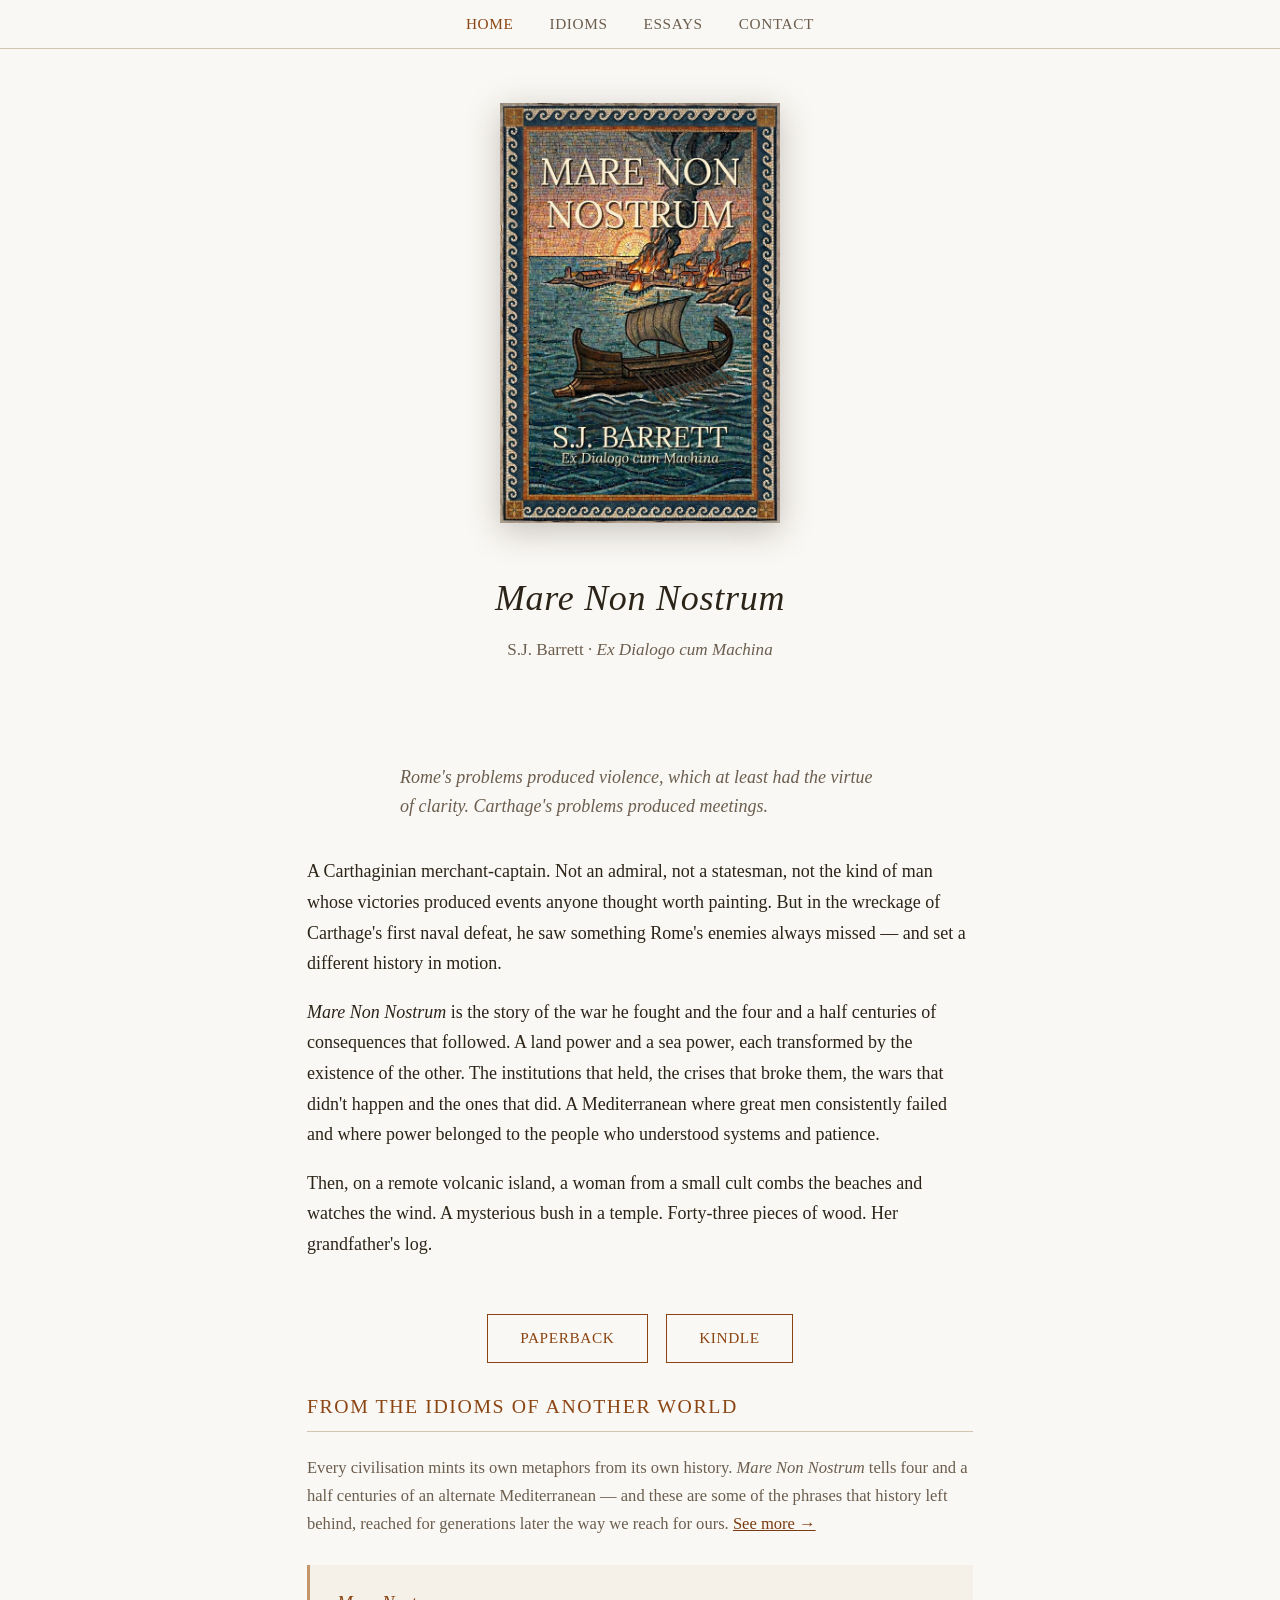
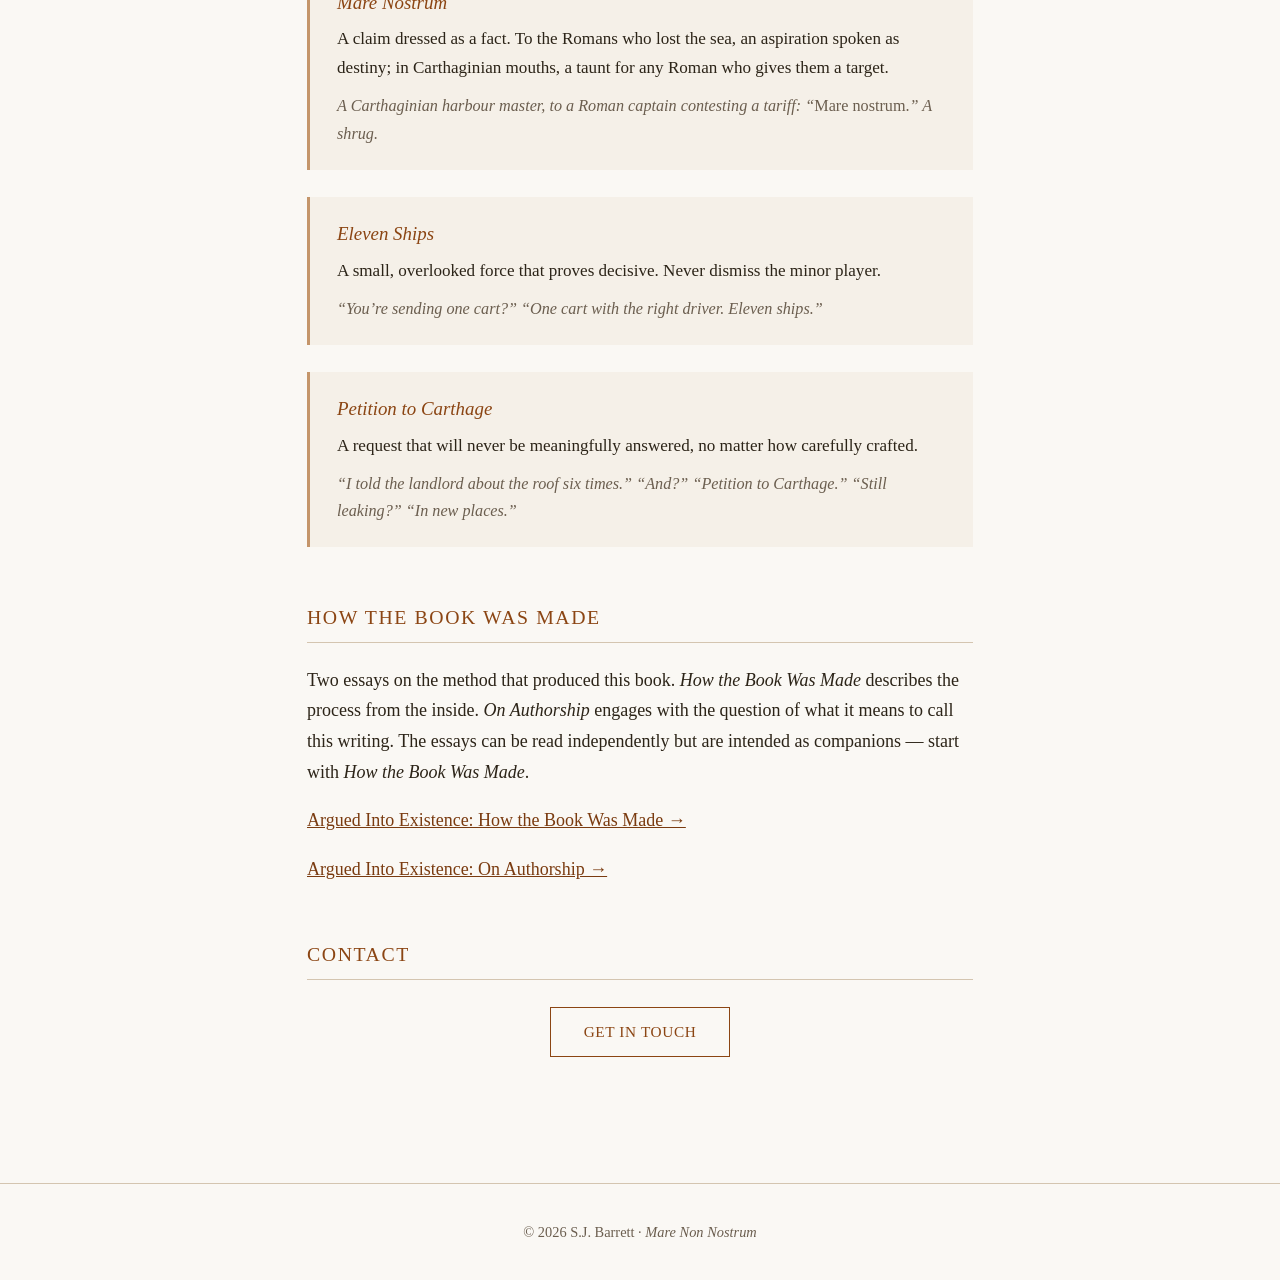
==== index.html @ 13c53294 "Enrich idioms: accordion lexicon of 16 (8 openable + 8 locked), register lines, home trio Idioms pag" ====
<!DOCTYPE html>
<html lang="en">
<head>
  <meta charset="utf-8">
  <meta name="viewport" content="width=device-width, initial-scale=1">
  <title>Mare Non Nostrum — An Alternate History of the Mediterranean</title>
  <meta name="description" content="What if Carthage won the First Punic War? 450 years of alternate Mediterranean history, where great men consistently failed and power belonged to the people who understood systems and patience.">
  <link rel="stylesheet" href="style.css">
</head>
<body>

<nav>
  <a href="index.html" class="active">Home</a>
  <a href="idioms.html">Idioms</a>
  <a href="essay.html">Essays</a>
  <a href="#contact">Contact</a>
</nav>

<div class="hero">
  <img src="images/cover.jpg" alt="Mare Non Nostrum book cover — a mosaic-framed illustration of ancient ships on the Mediterranean">
  <h1>Mare Non Nostrum</h1>
  <div class="subtitle">S.J. Barrett &middot; <em>Ex Dialogo cum Machina</em></div>
</div>

<div class="container">

  <div class="epigraph">
    <p>Rome's problems produced violence, which at least had the virtue of clarity. Carthage's problems produced meetings.</p>
  </div>

  <section>
    <p>A Carthaginian merchant-captain. Not an admiral, not a statesman, not the kind of man whose victories produced events anyone thought worth painting. But in the wreckage of Carthage's first naval defeat, he saw something Rome's enemies always missed &mdash; and set a different history in motion.</p>

    <p><em>Mare Non Nostrum</em> is the story of the war he fought and the four and a half centuries of consequences that followed. A land power and a sea power, each transformed by the existence of the other. The institutions that held, the crises that broke them, the wars that didn't happen and the ones that did. A Mediterranean where great men consistently failed and where power belonged to the people who understood systems and patience.</p>

    <p>Then, on a remote volcanic island, a woman from a small cult combs the beaches and watches the wind. A mysterious bush in a temple. Forty-three pieces of wood. Her grandfather's log.</p>
  </section>

  <div class="buy-links">
    <a href="https://www.amazon.com/dp/B0GWV3BZNH" target="_blank" rel="noopener">Paperback</a>
    <a href="https://www.amazon.com/dp/B0GWXQNXKJ" target="_blank" rel="noopener">Kindle</a>
  </div>

  <section>
    <h2>From the Idioms of Another World</h2>
    <p style="font-size: 0.92rem; color: var(--text-light); margin-bottom: 1.5rem;">Every civilisation mints its own metaphors from its own history. <em>Mare Non Nostrum</em> tells four and a half centuries of an alternate Mediterranean &mdash; and these are some of the phrases that history left behind, reached for generations later the way we reach for ours. <a href="idioms.html" style="color: var(--link);">See more &rarr;</a></p>

    <div class="idiom-card">
      <h3>Mare Nostrum</h3>
      <p class="meaning">A claim dressed as a fact. To the Romans who lost the sea, an aspiration spoken as destiny; in Carthaginian mouths, a taunt for any Roman who gives them a target.</p>
      <p class="usage">A Carthaginian harbour master, to a Roman captain contesting a tariff: &ldquo;<em>Mare nostrum.</em>&rdquo; A shrug.</p>
    </div>

    <div class="idiom-card">
      <h3>Eleven Ships</h3>
      <p class="meaning">A small, overlooked force that proves decisive. Never dismiss the minor player.</p>
      <p class="usage">&ldquo;You&rsquo;re sending one cart?&rdquo; &ldquo;One cart with the right driver. Eleven ships.&rdquo;</p>
    </div>

    <div class="idiom-card">
      <h3>Petition to Carthage</h3>
      <p class="meaning">A request that will never be meaningfully answered, no matter how carefully crafted.</p>
      <p class="usage">&ldquo;I told the landlord about the roof six times.&rdquo; &ldquo;And?&rdquo; &ldquo;Petition to Carthage.&rdquo; &ldquo;Still leaking?&rdquo; &ldquo;In new places.&rdquo;</p>
    </div>
  </section>

  <section>
    <h2>How the Book Was Made</h2>
    <p>Two essays on the method that produced this book. <em>How the Book Was Made</em> describes the process from the inside. <em>On Authorship</em> engages with the question of what it means to call this writing. The essays can be read independently but are intended as companions &mdash; start with <em>How the Book Was Made</em>.</p>
    <p><a href="essay.html" style="color: var(--link);">Argued Into Existence: How the Book Was Made &rarr;</a></p>
    <p><a href="essay-on-authorship.html" style="color: var(--link);">Argued Into Existence: On Authorship &rarr;</a></p>
  </section>

  <section id="contact">
    <h2>Contact</h2>
    <div class="buy-links">
      <a href="https://docs.google.com/forms/d/e/1FAIpQLSeI0-KS1JbU_BPkQP8j5sPearMvAFcyLqa2bCSVhsHIiPvLXA/viewform" target="_blank" rel="noopener">Get in Touch</a>
    </div>
  </section>

</div>

<footer>
  &copy; 2026 S.J. Barrett &middot; <em>Mare Non Nostrum</em>
</footer>

</body>
</html>
---- style.css ----
/* Mare Non Nostrum — site styles */

:root {
  --bg: #faf8f4;
  --text: #2c2418;
  --text-light: #6b5e4f;
  --accent: #8b4513;
  --accent-light: #c4956a;
  --border: #d4c5b0;
  --card-bg: #f5f0e8;
  --spoiler-bg: #e8e0d4;
  --link: #7a3b10;
  --link-hover: #a0522d;
  --max-width: 720px;
}

* { margin: 0; padding: 0; box-sizing: border-box; }

html { font-size: 18px; scroll-behavior: smooth; }

body {
  font-family: 'Georgia', 'Times New Roman', serif;
  background: var(--bg);
  color: var(--text);
  line-height: 1.7;
  -webkit-font-smoothing: antialiased;
}

/* ── Navigation ── */

nav {
  position: sticky;
  top: 0;
  z-index: 100;
  background: var(--bg);
  border-bottom: 1px solid var(--border);
  padding: 0.6rem 1.5rem;
  display: flex;
  justify-content: center;
  gap: 2rem;
  font-size: 0.85rem;
  letter-spacing: 0.04em;
  text-transform: uppercase;
}

nav a {
  color: var(--text-light);
  text-decoration: none;
  transition: color 0.2s;
}

nav a:hover, nav a.active {
  color: var(--accent);
}

/* ── Layout ── */

.container {
  max-width: var(--max-width);
  margin: 0 auto;
  padding: 2rem 1.5rem;
}

.container.wide {
  max-width: 880px;
}

/* ── Hero ── */

.hero {
  text-align: center;
  padding: 3rem 1.5rem 2rem;
}

.hero img {
  max-width: 280px;
  width: 100%;
  height: auto;
  box-shadow: 0 8px 32px rgba(44, 36, 24, 0.25);
  margin-bottom: 2rem;
}

.hero h1 {
  font-size: 2rem;
  font-weight: normal;
  font-style: italic;
  letter-spacing: 0.02em;
  margin-bottom: 0.3rem;
  color: var(--text);
}

.hero .subtitle {
  font-size: 0.95rem;
  color: var(--text-light);
  margin-bottom: 1.5rem;
}

.epigraph {
  font-style: italic;
  color: var(--text-light);
  max-width: 480px;
  margin: 0 auto 2rem;
  font-size: 1rem;
  line-height: 1.6;
}

/* ── Sections ── */

section {
  margin-bottom: 3rem;
}

section h2 {
  font-size: 1.1rem;
  font-weight: normal;
  text-transform: uppercase;
  letter-spacing: 0.08em;
  color: var(--accent);
  border-bottom: 1px solid var(--border);
  padding-bottom: 0.4rem;
  margin-bottom: 1.2rem;
}

section p {
  margin-bottom: 1rem;
}

/* ── Buy links ── */

.buy-links {
  display: flex;
  gap: 1rem;
  justify-content: center;
  flex-wrap: wrap;
  margin: 1.5rem 0;
}

.buy-links a, .buy-links span.coming-soon {
  display: inline-block;
  padding: 0.6rem 1.8rem;
  border: 1px solid var(--accent);
  color: var(--accent);
  text-decoration: none;
  font-size: 0.85rem;
  letter-spacing: 0.04em;
  text-transform: uppercase;
  transition: all 0.2s;
}

.buy-links a:hover {
  background: var(--accent);
  color: var(--bg);
}

.buy-links span.coming-soon {
  border-color: var(--border);
  color: var(--text-light);
  cursor: default;
}

/* ── Idiom cards ── */

.idiom-card {
  background: var(--card-bg);
  border-left: 3px solid var(--accent-light);
  padding: 1.2rem 1.5rem;
  margin-bottom: 1.5rem;
}

.idiom-card h3 {
  font-size: 1.05rem;
  font-weight: normal;
  font-style: italic;
  color: var(--accent);
  margin-bottom: 0.3rem;
}

.idiom-card .meaning {
  font-size: 0.95rem;
  margin-bottom: 0.6rem;
}

.idiom-card .usage {
  font-size: 0.9rem;
  color: var(--text-light);
  font-style: italic;
  margin-bottom: 0.7rem;
}

.idiom-card .usage:last-of-type {
  margin-bottom: 0;
}

.idiom-card .usage em {
  font-style: normal;
}


/* ── Idiom lexicon (accordion) ── */

details.idiom {
  background: var(--card-bg);
  border-left: 3px solid var(--accent-light);
  margin-bottom: 0.8rem;
}

details.idiom > summary {
  list-style: none;
  cursor: pointer;
  padding: 0.9rem 2.6rem 0.9rem 1.5rem;
  position: relative;
}

details.idiom > summary::-webkit-details-marker { display: none; }

details.idiom > summary::after {
  content: "+";
  position: absolute;
  right: 1.3rem;
  top: 0.75rem;
  color: var(--accent-light);
  font-size: 1.2rem;
  line-height: 1;
}

details.idiom[open] > summary::after { content: "\2013"; }

details.idiom > summary .idiom-name {
  font-style: italic;
  color: var(--accent);
  font-size: 1.05rem;
}

details.idiom > summary .idiom-gloss {
  display: block;
  margin-top: 0.15rem;
  font-size: 0.9rem;
  color: var(--text-light);
}

.idiom-body {
  padding: 0.2rem 1.5rem 1.2rem;
}

.idiom-body .meaning { font-size: 0.95rem; margin-bottom: 0.8rem; }

.idiom-body .register {
  font-size: 0.85rem;
  font-style: italic;
  color: var(--text-light);
  border-top: 1px solid var(--border);
  padding-top: 0.7rem;
  margin-bottom: 0.9rem;
}

.idiom-body .usage {
  font-size: 0.9rem;
  color: var(--text-light);
  font-style: italic;
  margin-bottom: 0.5rem;
}

.idiom-body .usage em { font-style: normal; }

.idiom-body .more {
  margin-top: 0.8rem;
  font-size: 0.78rem;
  font-style: italic;
  letter-spacing: 0.02em;
  color: var(--text-light);
}

/* the locked eight */
.locked-intro {
  font-size: 0.9rem;
  color: var(--text-light);
  margin: 2.2rem 0 1rem;
}

.idiom.locked {
  background: var(--card-bg);
  border-left: 3px solid var(--border);
  padding: 0.8rem 1.5rem;
  margin-bottom: 0.7rem;
  display: flex;
  align-items: center;
  gap: 0.8rem;
}

.idiom.locked .idiom-name {
  font-style: italic;
  color: var(--text-light);
  font-size: 1rem;
}

.idiom.locked::after {
  content: "in the book";
  margin-left: auto;
  font-size: 0.68rem;
  text-transform: uppercase;
  letter-spacing: 0.07em;
  color: var(--accent-light);
  white-space: nowrap;
}

/* ── Redacted text ── */

.redacted {
  filter: blur(4.5px);
  -webkit-filter: blur(4.5px);
  user-select: none;
  -webkit-user-select: none;
  pointer-events: none;
  opacity: 0.55;
  display: inline;
  transition: none;
}

/* ── See also links ── */

.see-also {
  font-size: 0.85rem;
  color: var(--text-light);
  margin-top: 0.4rem;
  font-style: italic;
}

/* ── Contact form ── */

.contact-form {
  max-width: 480px;
  margin: 0 auto;
}

.contact-form label {
  display: block;
  font-size: 0.85rem;
  text-transform: uppercase;
  letter-spacing: 0.04em;
  color: var(--text-light);
  margin-bottom: 0.3rem;
}

.contact-form input,
.contact-form textarea {
  width: 100%;
  padding: 0.6rem 0.8rem;
  border: 1px solid var(--border);
  background: #fff;
  font-family: inherit;
  font-size: 0.95rem;
  color: var(--text);
  margin-bottom: 1rem;
  outline: none;
  transition: border-color 0.2s;
}

.contact-form input:focus,
.contact-form textarea:focus {
  border-color: var(--accent-light);
}

.contact-form textarea {
  min-height: 120px;
  resize: vertical;
}

.contact-form button {
  padding: 0.6rem 2rem;
  border: 1px solid var(--accent);
  background: none;
  color: var(--accent);
  font-family: inherit;
  font-size: 0.85rem;
  letter-spacing: 0.04em;
  text-transform: uppercase;
  cursor: pointer;
  transition: all 0.2s;
}

.contact-form button:hover {
  background: var(--accent);
  color: var(--bg);
}

/* ── Essay page ── */

.essay-content {
  font-size: 1rem;
  line-height: 1.8;
}

.essay-content h1 {
  font-size: 1.6rem;
  font-weight: normal;
  font-style: italic;
  margin-bottom: 0.3rem;
}

.essay-content .essay-subtitle {
  font-size: 1.05rem;
  color: var(--text-light);
  font-style: italic;
  margin-bottom: 1.8rem;
}

.essay-content .companion-note {
  font-size: 0.9rem;
  color: var(--text-light);
  border-left: 3px solid var(--accent-light);
  padding: 0.6rem 1rem;
  margin-bottom: 2rem;
  background: var(--card-bg);
}

.essay-content .companion-note a {
  color: var(--link);
}

.essay-content h2 {
  font-size: 1rem;
  font-weight: bold;
  text-transform: none;
  letter-spacing: normal;
  color: var(--text);
  border-bottom: none;
  padding-bottom: 0;
  margin-top: 2rem;
  margin-bottom: 0.8rem;
}

.essay-content p {
  margin-bottom: 1.2rem;
}

.essay-content hr {
  border: none;
  border-top: 1px solid var(--border);
  margin: 2rem 0;
}

.essay-content blockquote {
  border-left: 3px solid var(--accent-light);
  padding-left: 1.2rem;
  color: var(--text-light);
  font-style: italic;
  margin: 1.2rem 0;
}

/* ── Placeholder ── */

.placeholder {
  text-align: center;
  padding: 4rem 1.5rem;
  color: var(--text-light);
  font-style: italic;
}

/* ── Footer ── */

footer {
  text-align: center;
  padding: 2rem 1.5rem;
  font-size: 0.8rem;
  color: var(--text-light);
  border-top: 1px solid var(--border);
  margin-top: 2rem;
}

footer a {
  color: var(--text-light);
  text-decoration: none;
}

footer a:hover {
  color: var(--accent);
}

/* ── Responsive ── */

@media (max-width: 600px) {
  html { font-size: 16px; }

  nav {
    gap: 1.2rem;
    font-size: 0.78rem;
    padding: 0.5rem 1rem;
  }

  .hero { padding: 2rem 1rem 1.5rem; }
  .hero img { max-width: 220px; }
  .hero h1 { font-size: 1.6rem; }

  .container { padding: 1.5rem 1rem; }

  .buy-links { flex-direction: column; align-items: center; }
}
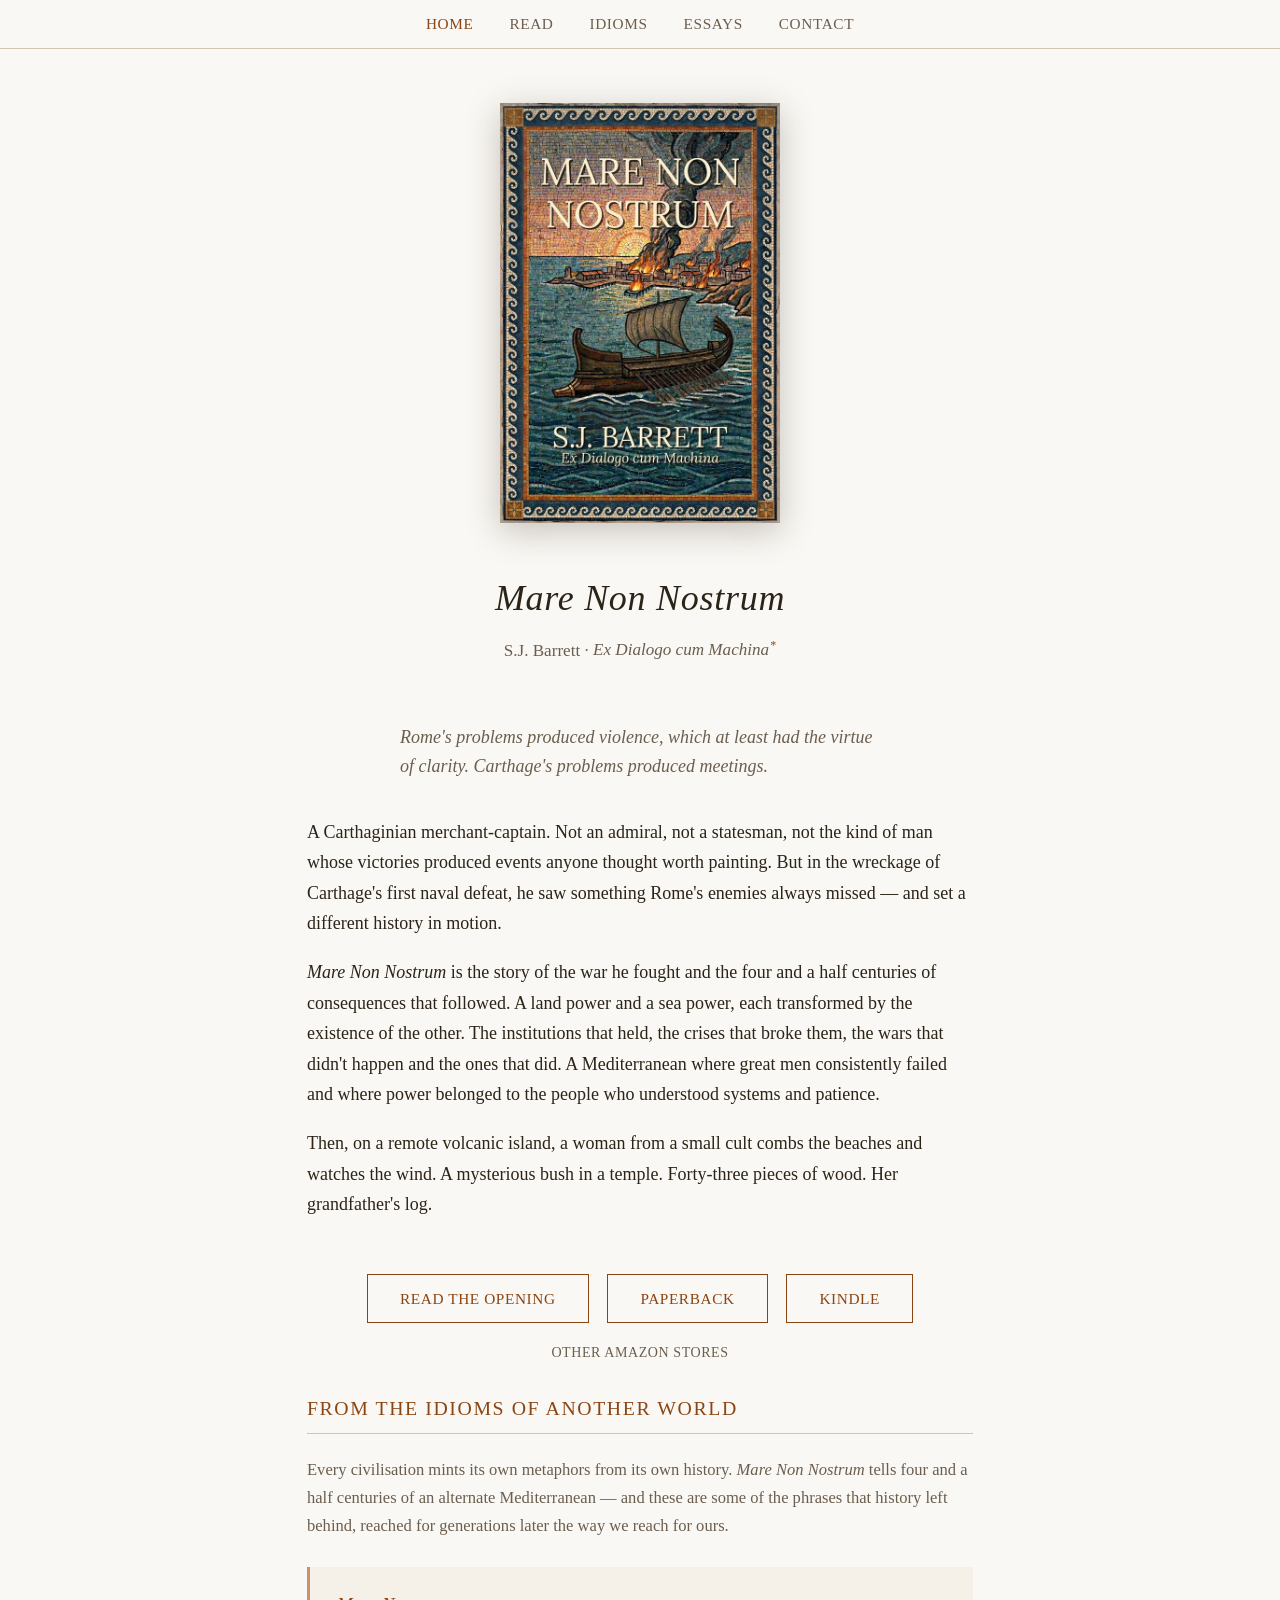
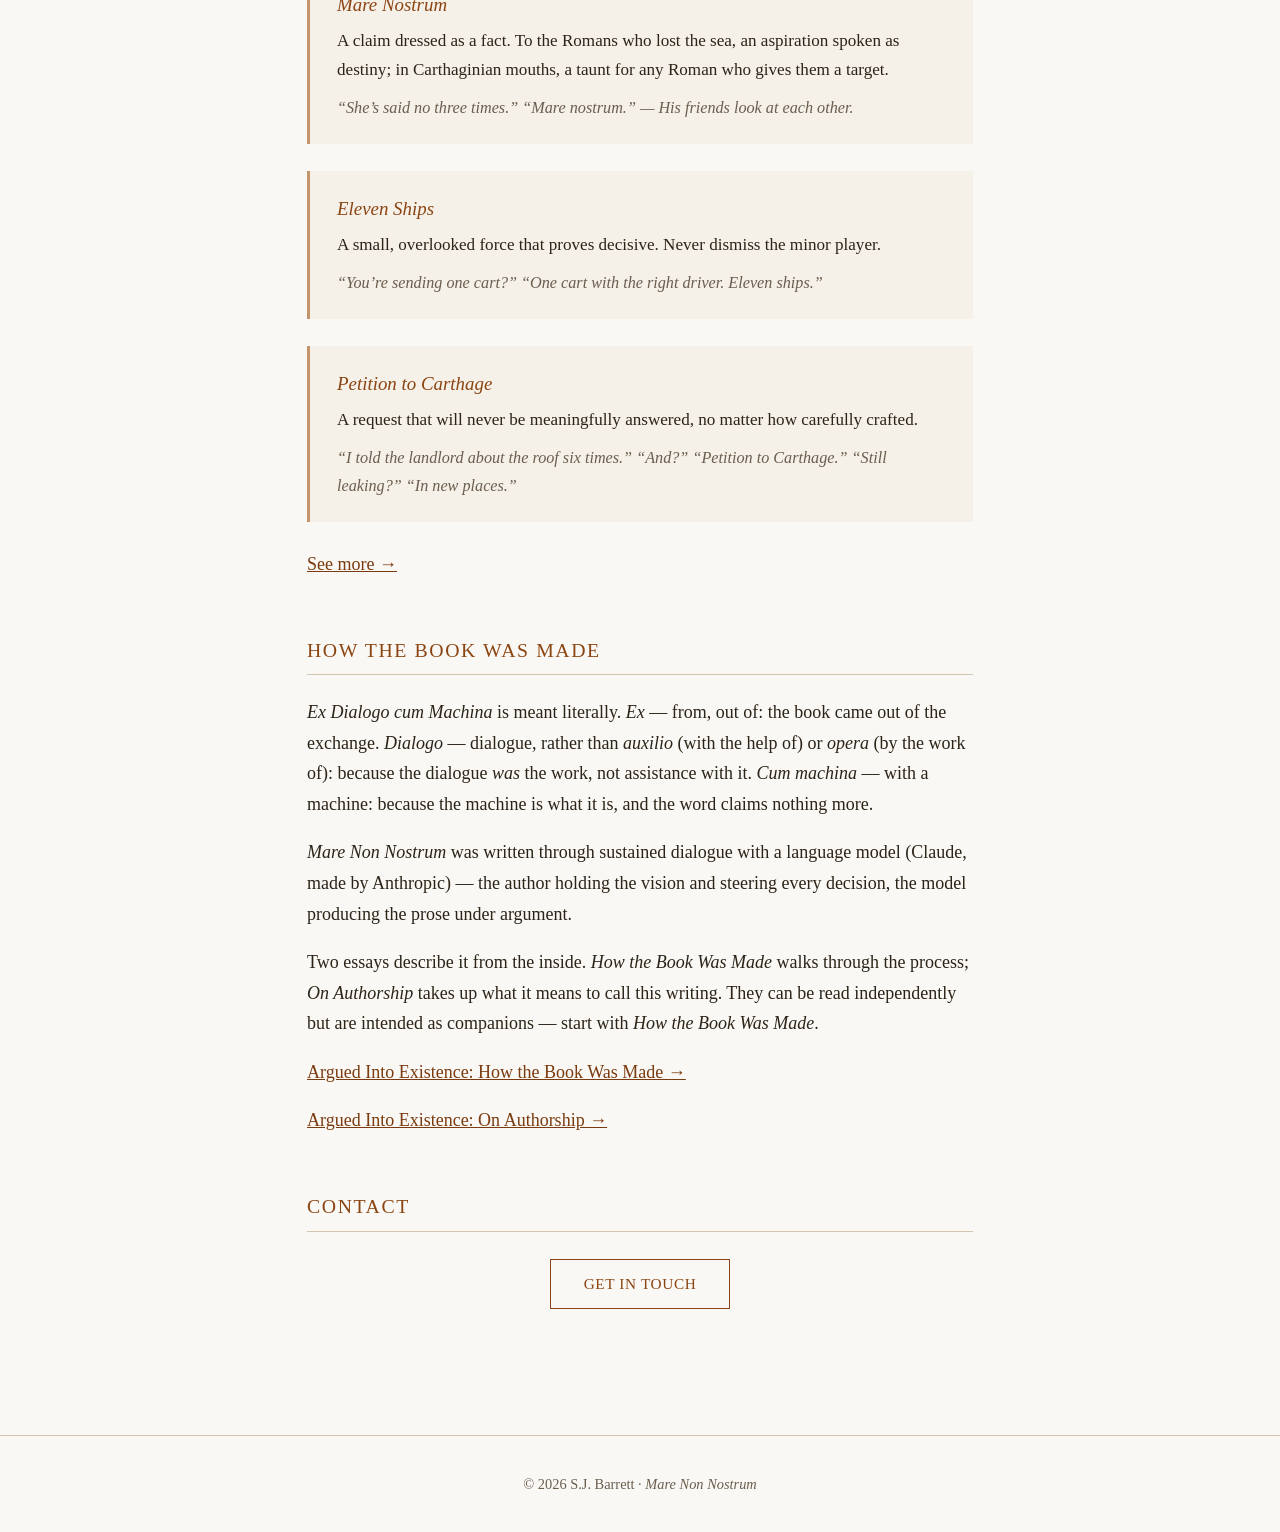
==== commit 01183870: "Homepage: Ex Dialogo attribution section, idiom teaser tweaks, Amazon multi-store links Make 'Ex Dia" ====
--- a/index.html
+++ b/index.html
@@ -11,6 +11,7 @@
 
 <nav>
   <a href="index.html" class="active">Home</a>
+  <a href="read.html">Read</a>
   <a href="idioms.html">Idioms</a>
   <a href="essay.html">Essays</a>
   <a href="#contact">Contact</a>
@@ -19,7 +20,7 @@
 <div class="hero">
   <img src="images/cover.jpg" alt="Mare Non Nostrum book cover — a mosaic-framed illustration of ancient ships on the Mediterranean">
   <h1>Mare Non Nostrum</h1>
-  <div class="subtitle">S.J. Barrett &middot; <em>Ex Dialogo cum Machina</em></div>
+  <div class="subtitle">S.J. Barrett &middot; <a href="#how-made" class="attribution-link"><em>Ex Dialogo cum Machina</em><sup>*</sup></a></div>
 </div>
 
 <div class="container">
@@ -37,18 +38,54 @@
   </section>
 
   <div class="buy-links">
-    <a href="https://www.amazon.com/dp/B0GWV3BZNH" target="_blank" rel="noopener">Paperback</a>
-    <a href="https://www.amazon.com/dp/B0GWXQNXKJ" target="_blank" rel="noopener">Kindle</a>
+    <a href="read.html">Read the Opening</a>
+    <a href="https://www.amazon.com/dp/B0GWV3BZNH" data-amz="pb" target="_blank" rel="noopener">Paperback</a>
+    <a href="https://www.amazon.com/dp/B0GWXQNXKJ" data-amz="kd" target="_blank" rel="noopener">Kindle</a>
   </div>
+
+  <details class="stores">
+    <summary>Other Amazon stores</summary>
+    <div class="store-grid">
+      <span class="store-label">Paperback</span>
+      <a href="https://www.amazon.com/dp/B0GWV3BZNH" target="_blank" rel="noopener">US</a>
+      <a href="https://www.amazon.co.uk/dp/B0GWV3BZNH" target="_blank" rel="noopener">UK</a>
+      <a href="https://www.amazon.de/dp/B0GWV3BZNH" target="_blank" rel="noopener">DE</a>
+      <a href="https://www.amazon.fr/dp/B0GWV3BZNH" target="_blank" rel="noopener">FR</a>
+      <a href="https://www.amazon.es/dp/B0GWV3BZNH" target="_blank" rel="noopener">ES</a>
+      <a href="https://www.amazon.it/dp/B0GWV3BZNH" target="_blank" rel="noopener">IT</a>
+      <a href="https://www.amazon.nl/dp/B0GWV3BZNH" target="_blank" rel="noopener">NL</a>
+      <a href="https://www.amazon.pl/dp/B0GWV3BZNH" target="_blank" rel="noopener">PL</a>
+      <a href="https://www.amazon.se/dp/B0GWV3BZNH" target="_blank" rel="noopener">SE</a>
+      <a href="https://www.amazon.com.be/dp/B0GWV3BZNH" target="_blank" rel="noopener">BE</a>
+      <a href="https://www.amazon.ie/dp/B0GWV3BZNH" target="_blank" rel="noopener">IE</a>
+      <a href="https://www.amazon.co.jp/dp/B0GWV3BZNH" target="_blank" rel="noopener">JP</a>
+      <a href="https://www.amazon.ca/dp/B0GWV3BZNH" target="_blank" rel="noopener">CA</a>
+      <a href="https://www.amazon.com.au/dp/B0GWV3BZNH" target="_blank" rel="noopener">AU</a>
+      <span class="store-label">Kindle</span>
+      <a href="https://www.amazon.com/dp/B0GWXQNXKJ" target="_blank" rel="noopener">US</a>
+      <a href="https://www.amazon.co.uk/dp/B0GWXQNXKJ" target="_blank" rel="noopener">UK</a>
+      <a href="https://www.amazon.de/dp/B0GWXQNXKJ" target="_blank" rel="noopener">DE</a>
+      <a href="https://www.amazon.fr/dp/B0GWXQNXKJ" target="_blank" rel="noopener">FR</a>
+      <a href="https://www.amazon.es/dp/B0GWXQNXKJ" target="_blank" rel="noopener">ES</a>
+      <a href="https://www.amazon.it/dp/B0GWXQNXKJ" target="_blank" rel="noopener">IT</a>
+      <a href="https://www.amazon.nl/dp/B0GWXQNXKJ" target="_blank" rel="noopener">NL</a>
+      <a href="https://www.amazon.co.jp/dp/B0GWXQNXKJ" target="_blank" rel="noopener">JP</a>
+      <a href="https://www.amazon.com.br/dp/B0GWXQNXKJ" target="_blank" rel="noopener">BR</a>
+      <a href="https://www.amazon.ca/dp/B0GWXQNXKJ" target="_blank" rel="noopener">CA</a>
+      <a href="https://www.amazon.com.mx/dp/B0GWXQNXKJ" target="_blank" rel="noopener">MX</a>
+      <a href="https://www.amazon.com.au/dp/B0GWXQNXKJ" target="_blank" rel="noopener">AU</a>
+      <a href="https://www.amazon.in/dp/B0GWXQNXKJ" target="_blank" rel="noopener">IN</a>
+    </div>
+  </details>
 
   <section>
     <h2>From the Idioms of Another World</h2>
-    <p style="font-size: 0.92rem; color: var(--text-light); margin-bottom: 1.5rem;">Every civilisation mints its own metaphors from its own history. <em>Mare Non Nostrum</em> tells four and a half centuries of an alternate Mediterranean &mdash; and these are some of the phrases that history left behind, reached for generations later the way we reach for ours. <a href="idioms.html" style="color: var(--link);">See more &rarr;</a></p>
+    <p style="font-size: 0.92rem; color: var(--text-light); margin-bottom: 1.5rem;">Every civilisation mints its own metaphors from its own history. <em>Mare Non Nostrum</em> tells four and a half centuries of an alternate Mediterranean &mdash; and these are some of the phrases that history left behind, reached for generations later the way we reach for ours.</p>
 
     <div class="idiom-card">
       <h3>Mare Nostrum</h3>
       <p class="meaning">A claim dressed as a fact. To the Romans who lost the sea, an aspiration spoken as destiny; in Carthaginian mouths, a taunt for any Roman who gives them a target.</p>
-      <p class="usage">A Carthaginian harbour master, to a Roman captain contesting a tariff: &ldquo;<em>Mare nostrum.</em>&rdquo; A shrug.</p>
+      <p class="usage">&ldquo;She&rsquo;s said no three times.&rdquo; &ldquo;Mare nostrum.&rdquo; &mdash; His friends look at each other.</p>
     </div>
 
     <div class="idiom-card">
@@ -62,11 +99,15 @@
       <p class="meaning">A request that will never be meaningfully answered, no matter how carefully crafted.</p>
       <p class="usage">&ldquo;I told the landlord about the roof six times.&rdquo; &ldquo;And?&rdquo; &ldquo;Petition to Carthage.&rdquo; &ldquo;Still leaking?&rdquo; &ldquo;In new places.&rdquo;</p>
     </div>
+
+    <p style="margin-top: 1.5rem;"><a href="idioms.html" style="color: var(--link);">See more &rarr;</a></p>
   </section>
 
-  <section>
+  <section id="how-made">
     <h2>How the Book Was Made</h2>
-    <p>Two essays on the method that produced this book. <em>How the Book Was Made</em> describes the process from the inside. <em>On Authorship</em> engages with the question of what it means to call this writing. The essays can be read independently but are intended as companions &mdash; start with <em>How the Book Was Made</em>.</p>
+    <p><em>Ex Dialogo cum Machina</em> is meant literally. <em>Ex</em> &mdash; from, out of: the book came out of the exchange. <em>Dialogo</em> &mdash; dialogue, rather than <em>auxilio</em> (with the help of) or <em>opera</em> (by the work of): because the dialogue <em>was</em> the work, not assistance with it. <em>Cum machina</em> &mdash; with a machine: because the machine is what it is, and the word claims nothing more.</p>
+    <p><em>Mare Non Nostrum</em> was written through sustained dialogue with a language model (Claude, made by Anthropic) &mdash; the author holding the vision and steering every decision, the model producing the prose under argument.</p>
+    <p>Two essays describe it from the inside. <em>How the Book Was Made</em> walks through the process; <em>On Authorship</em> takes up what it means to call this writing. They can be read independently but are intended as companions &mdash; start with <em>How the Book Was Made</em>.</p>
     <p><a href="essay.html" style="color: var(--link);">Argued Into Existence: How the Book Was Made &rarr;</a></p>
     <p><a href="essay-on-authorship.html" style="color: var(--link);">Argued Into Existence: On Authorship &rarr;</a></p>
   </section>
@@ -84,5 +125,7 @@
   &copy; 2026 S.J. Barrett &middot; <em>Mare Non Nostrum</em>
 </footer>
 
+<script src="amazon.js" defer></script>
+
 </body>
 </html>
--- a/style.css
+++ b/style.css
@@ -16,7 +16,7 @@
 
 * { margin: 0; padding: 0; box-sizing: border-box; }
 
-html { font-size: 18px; scroll-behavior: smooth; }
+html { font-size: 18px; scroll-behavior: smooth; scroll-padding-top: 4rem; }
 
 body {
   font-family: 'Georgia', 'Times New Roman', serif;
@@ -69,7 +69,7 @@
 
 .hero {
   text-align: center;
-  padding: 3rem 1.5rem 2rem;
+  padding: 3rem 1.5rem 0.75rem;
 }
 
 .hero img {
@@ -92,7 +92,21 @@
 .hero .subtitle {
   font-size: 0.95rem;
   color: var(--text-light);
-  margin-bottom: 1.5rem;
+  margin-bottom: 0.5rem;
+}
+
+.hero .subtitle a.attribution-link {
+  color: inherit;
+  text-decoration: none;
+  transition: color 0.2s;
+}
+
+.hero .subtitle a.attribution-link:hover { color: var(--accent); }
+
+.hero .subtitle a.attribution-link sup {
+  color: var(--accent);
+  font-size: 0.7em;
+  margin-left: 0.1em;
 }
 
 .epigraph {
@@ -476,6 +490,132 @@
   color: var(--accent);
 }
 
+/* ── Amazon store picker ── */
+
+.stores {
+  max-width: 520px;
+  margin: -0.5rem auto 1.5rem;
+  text-align: center;
+}
+
+.stores > summary {
+  list-style: none;
+  cursor: pointer;
+  font-size: 0.78rem;
+  letter-spacing: 0.04em;
+  text-transform: uppercase;
+  color: var(--text-light);
+}
+.stores > summary::-webkit-details-marker { display: none; }
+.stores > summary:hover { color: var(--accent); }
+
+.store-grid { margin-top: 0.9rem; }
+
+.store-grid .store-label {
+  display: block;
+  margin: 0.7rem 0 0.3rem;
+  font-size: 0.72rem;
+  letter-spacing: 0.06em;
+  text-transform: uppercase;
+  color: var(--accent);
+}
+
+.store-grid a {
+  display: inline-block;
+  margin: 0.15rem 0.55rem;
+  font-size: 0.85rem;
+  color: var(--link);
+  text-decoration: none;
+}
+.store-grid a:hover { color: var(--accent); }
+
+/* ── Read page ── */
+
+.subnav {
+  position: sticky;
+  top: 2.6rem;
+  z-index: 90;
+  background: var(--bg);
+  border-bottom: 1px solid var(--border);
+  display: flex;
+  justify-content: center;
+  gap: 1.6rem;
+  padding: 0.45rem 1rem;
+  font-size: 0.78rem;
+  letter-spacing: 0.04em;
+  text-transform: uppercase;
+}
+
+.subnav a { color: var(--text-light); text-decoration: none; transition: color 0.2s; }
+.subnav a:hover, .subnav a.active { color: var(--accent); }
+
+.reading { font-size: 1.02rem; line-height: 1.8; }
+
+.reading .chapter { margin-bottom: 3.5rem; scroll-margin-top: 1.5rem; }
+
+.reading .chapter > h2 {
+  font-size: 1.3rem;
+  font-weight: normal;
+  font-style: italic;
+  color: var(--text);
+  border-bottom: none;
+  text-transform: none;
+  letter-spacing: normal;
+  margin-bottom: 1.5rem;
+}
+
+.reading p { margin-bottom: 1.1rem; text-align: justify; }
+
+.reading hr { border: none; text-align: center; margin: 2rem 0; }
+.reading hr::after {
+  content: "* * *";
+  color: var(--text-light);
+  letter-spacing: 0.6em;
+  font-size: 0.9rem;
+}
+
+.reading .later-voices {
+  border-left: 3px solid var(--accent-light);
+  background: var(--card-bg);
+  padding: 1rem 1.5rem 1.2rem;
+  margin: 2.2rem 0;
+  font-size: 0.95rem;
+}
+.reading .later-voices::before {
+  content: "Later voices";
+  display: block;
+  font-style: italic;
+  color: var(--accent);
+  font-size: 0.85rem;
+  margin-bottom: 0.6rem;
+}
+.reading .later-voices p { text-align: left; }
+.reading .later-voices blockquote {
+  border-left: none;
+  margin: 0.3rem 0 0.6rem 1.2rem;
+  color: var(--text-light);
+}
+
+.reading sup.fn a { text-decoration: none; color: var(--accent); font-size: 0.75em; }
+
+.reading .footnotes {
+  margin-top: 2.5rem;
+  padding-top: 0.5rem;
+  border-top: 1px solid var(--border);
+  font-size: 0.85rem;
+  color: var(--text-light);
+}
+.reading .footnotes ol { margin: 0; padding-left: 1.4rem; }
+.reading .footnotes li { margin-bottom: 0.6rem; text-align: left; }
+.reading .fn-back { text-decoration: none; color: var(--accent); margin-left: 0.3rem; }
+
+.reading .continues {
+  font-style: italic;
+  color: var(--text-light);
+  text-align: center;
+  margin-top: 2rem;
+}
+
 /* ── Responsive ── */
 
 @media (max-width: 600px) {
@@ -494,4 +634,7 @@
   .container { padding: 1.5rem 1rem; }
 
   .buy-links { flex-direction: column; align-items: center; }
-}
+
+  .subnav { top: 2.3rem; gap: 1rem; font-size: 0.72rem; }
+  .reading { font-size: 1rem; }
+}
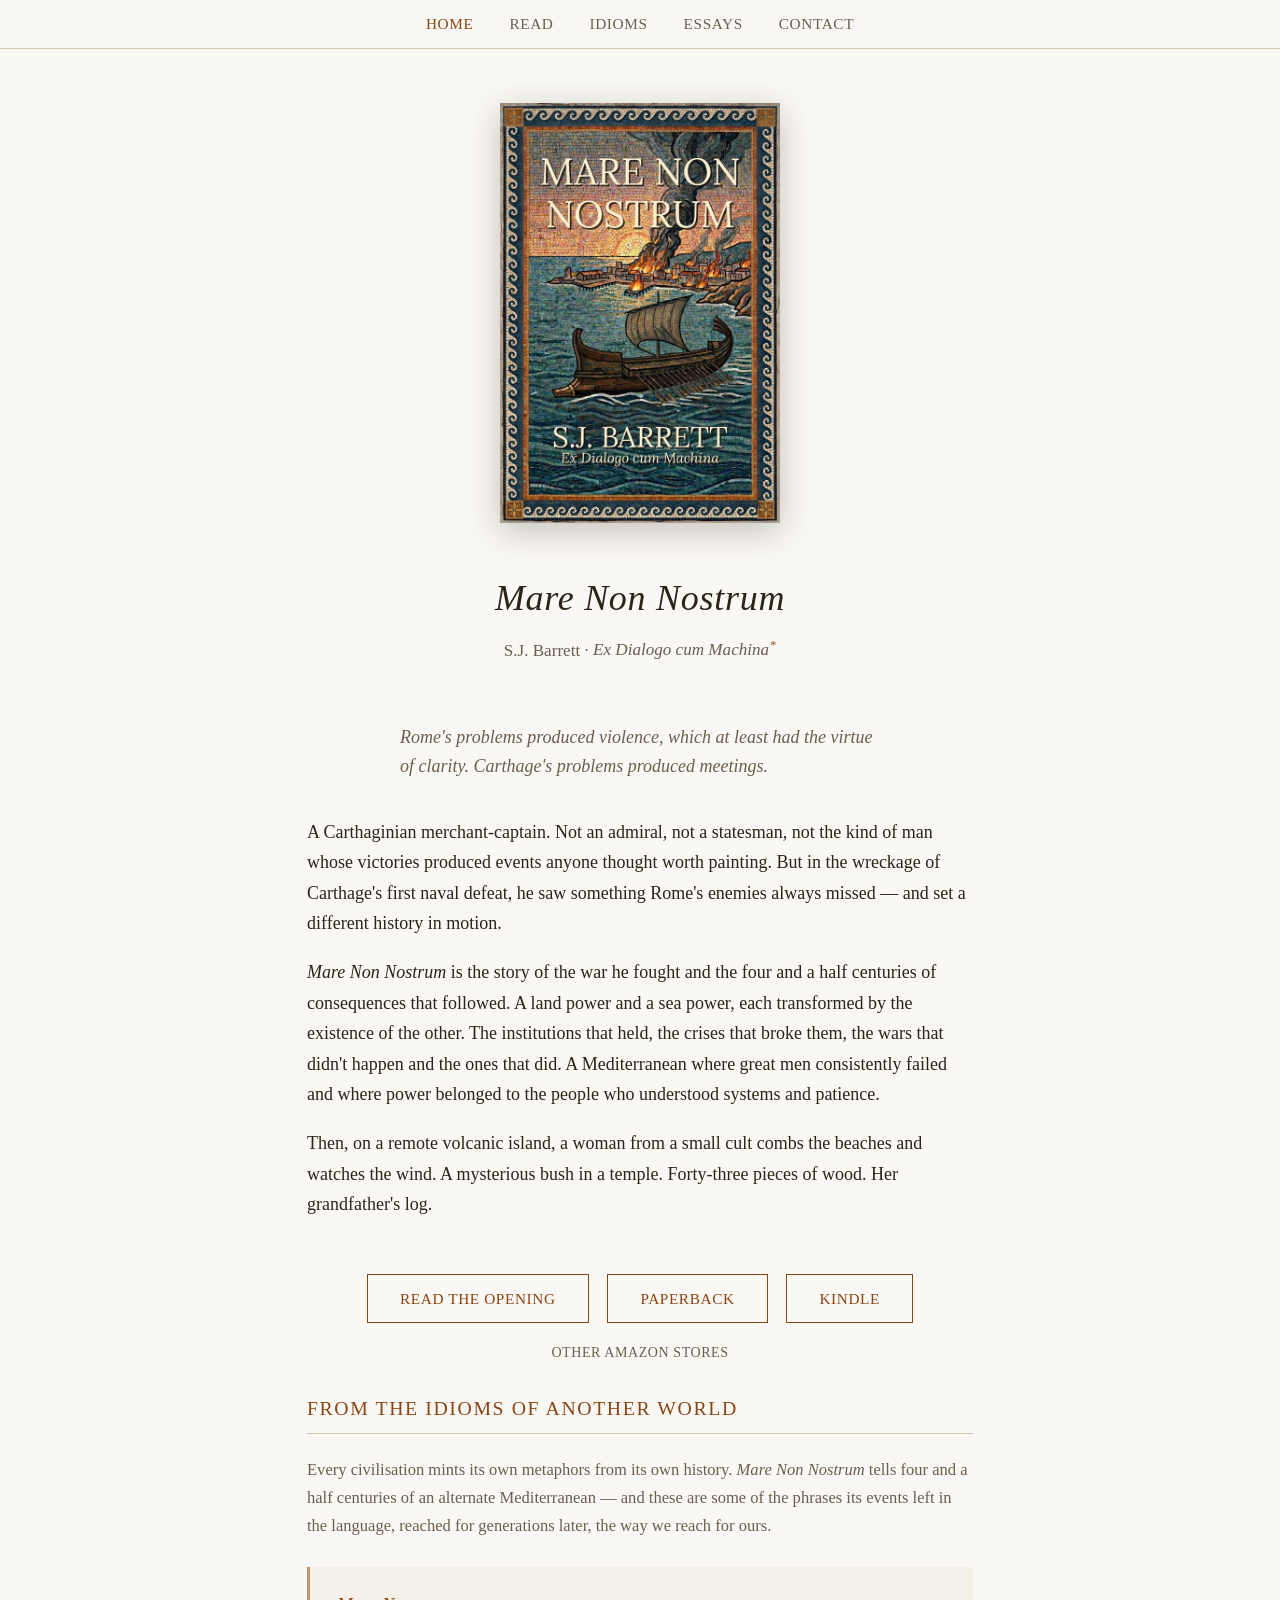
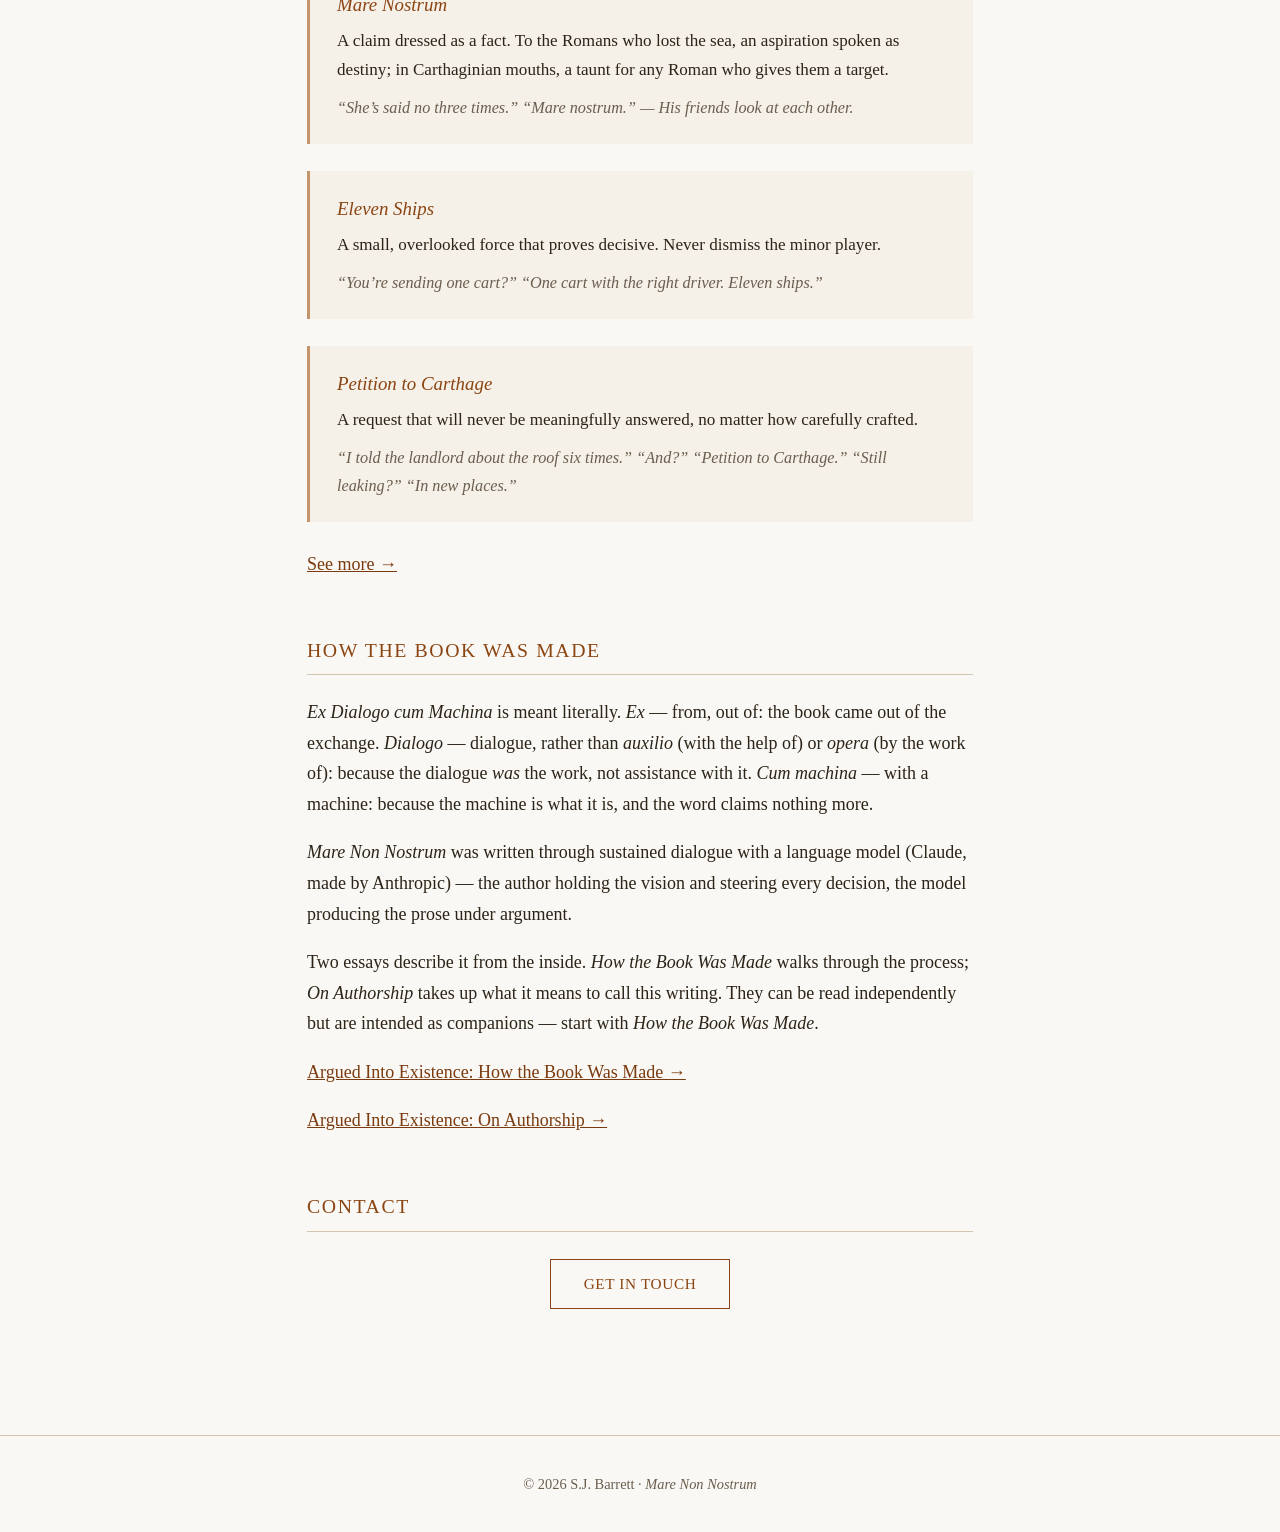
==== commit be3ca789: "Home idioms: tighten opening wording Co-Authored-By: Claude Opus 4.8 (1M context) <noreply@anthropic" ====
--- a/index.html
+++ b/index.html
@@ -80,7 +80,7 @@
 
   <section>
     <h2>From the Idioms of Another World</h2>
-    <p style="font-size: 0.92rem; color: var(--text-light); margin-bottom: 1.5rem;">Every civilisation mints its own metaphors from its own history. <em>Mare Non Nostrum</em> tells four and a half centuries of an alternate Mediterranean &mdash; and these are some of the phrases that history left behind, reached for generations later the way we reach for ours.</p>
+    <p style="font-size: 0.92rem; color: var(--text-light); margin-bottom: 1.5rem;">Every civilisation mints its own metaphors from its own history. <em>Mare Non Nostrum</em> tells four and a half centuries of an alternate Mediterranean &mdash; and these are some of the phrases its events left in the language, reached for generations later, the way we reach for ours.</p>
 
     <div class="idiom-card">
       <h3>Mare Nostrum</h3>
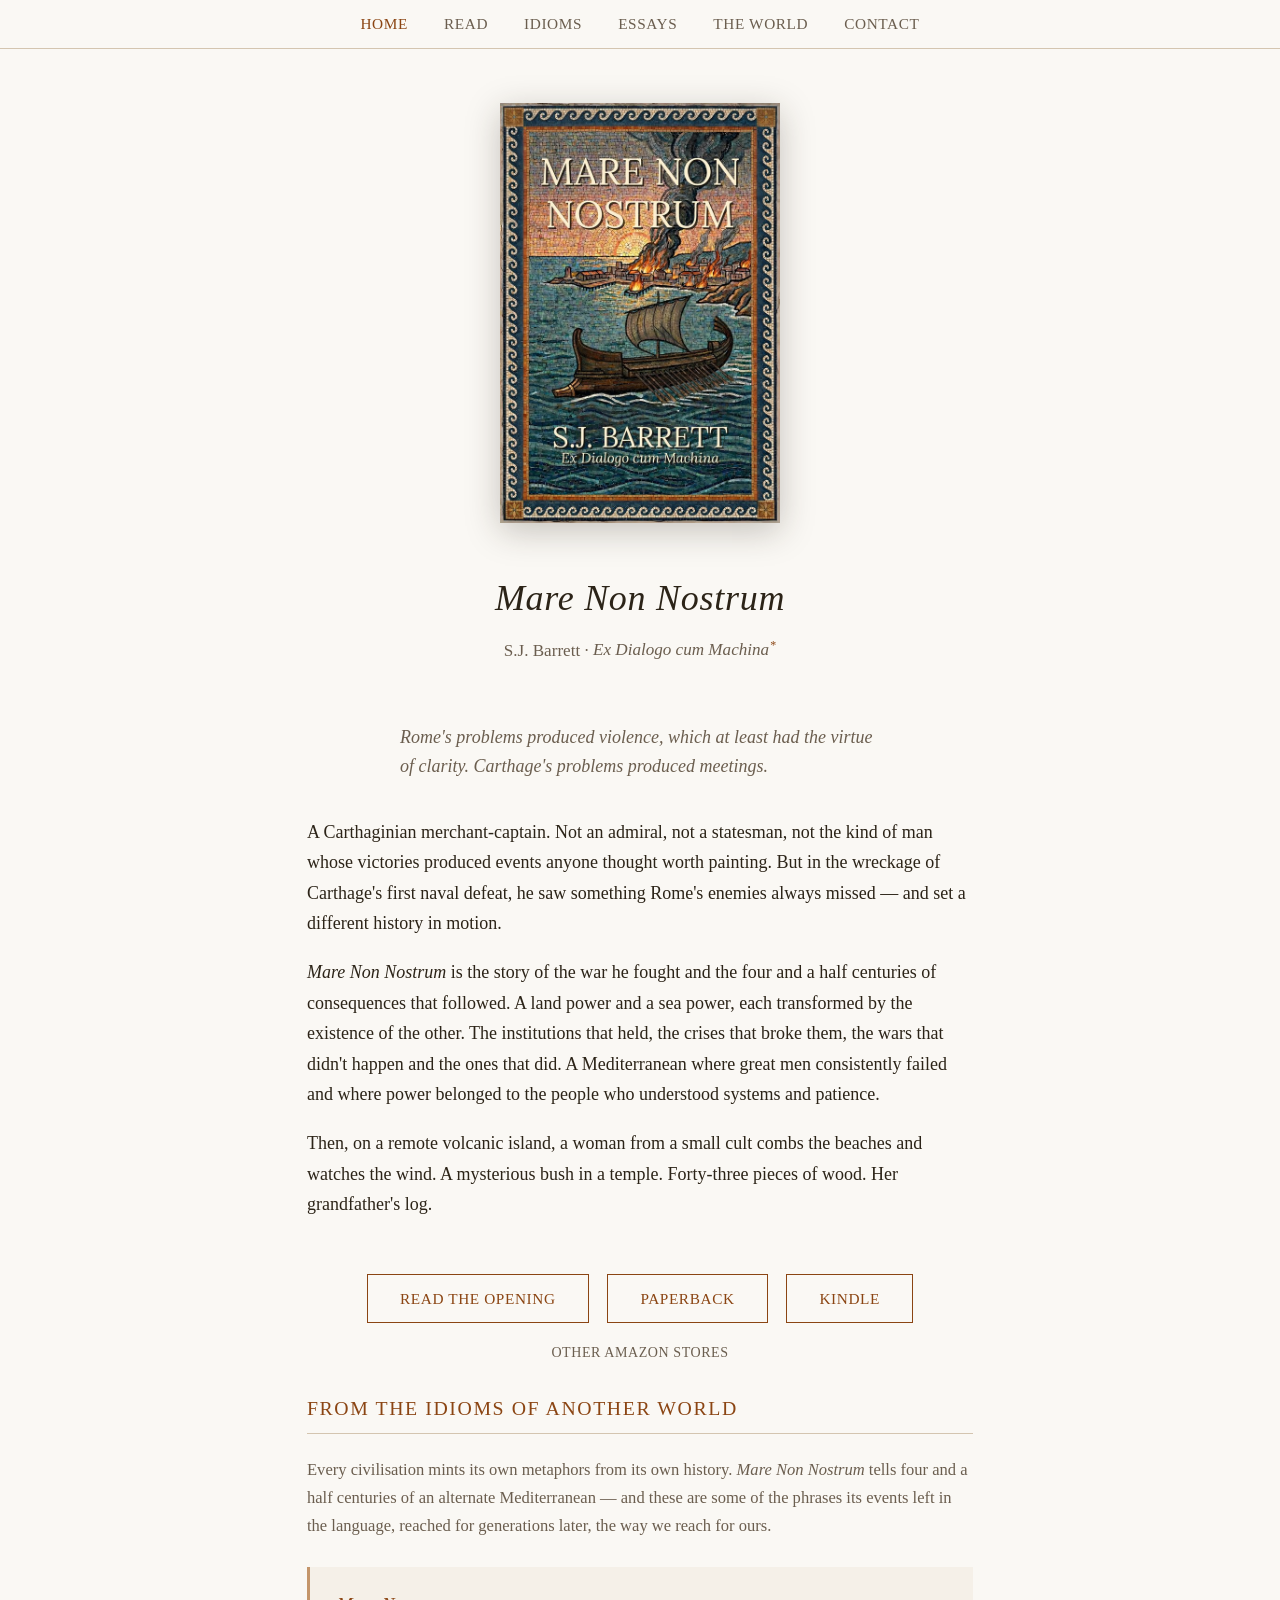
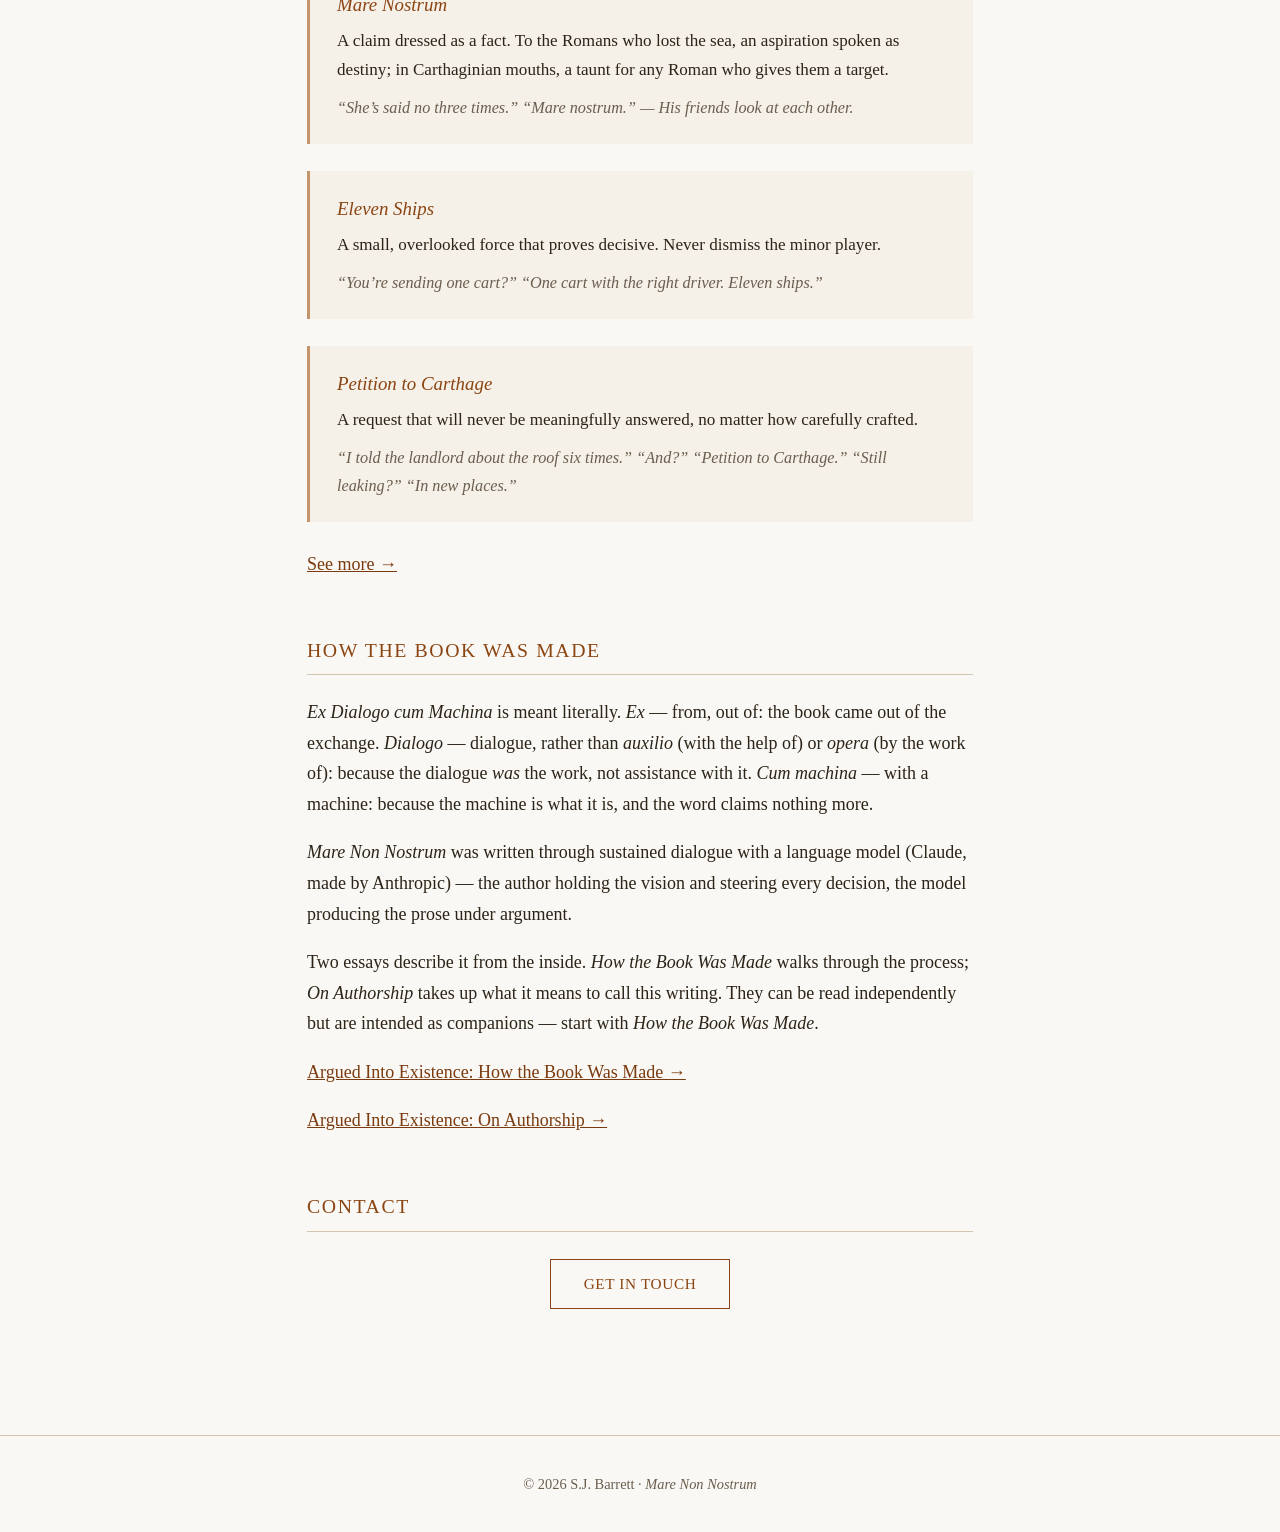
==== commit c2823ddc: "Add The World section with first story, Lagan (spoiler-gated) New nav tab "The World" (across all pa" ====
--- a/index.html
+++ b/index.html
@@ -5,6 +5,22 @@
   <meta name="viewport" content="width=device-width, initial-scale=1">
   <title>Mare Non Nostrum — An Alternate History of the Mediterranean</title>
   <meta name="description" content="What if Carthage won the First Punic War? 450 years of alternate Mediterranean history, where great men consistently failed and power belonged to the people who understood systems and patience.">
+
+  <!-- Open Graph / social preview -->
+  <meta property="og:type" content="website">
+  <meta property="og:site_name" content="Mare Non Nostrum">
+  <meta property="og:title" content="Mare Non Nostrum — An Alternate History of the Mediterranean">
+  <meta property="og:description" content="What if Carthage won the First Punic War? Four and a half centuries of an alternate Mediterranean, where power belonged to those who understood systems and patience.">
+  <meta property="og:url" content="https://marenonnostrum.com/">
+  <meta property="og:image" content="https://marenonnostrum.com/images/social-card.jpg">
+  <meta property="og:image:width" content="1200">
+  <meta property="og:image:height" content="630">
+  <meta property="og:image:alt" content="Mare Non Nostrum — An Alternate History of the Mediterranean, by S.J. Barrett.">
+  <meta name="twitter:card" content="summary_large_image">
+  <meta name="twitter:title" content="Mare Non Nostrum — An Alternate History of the Mediterranean">
+  <meta name="twitter:description" content="What if Carthage won the First Punic War? Four and a half centuries of an alternate Mediterranean.">
+  <meta name="twitter:image" content="https://marenonnostrum.com/images/social-card.jpg">
+
   <link rel="stylesheet" href="style.css">
 </head>
 <body>
@@ -14,6 +30,7 @@
   <a href="read.html">Read</a>
   <a href="idioms.html">Idioms</a>
   <a href="essay.html">Essays</a>
+  <a href="lagan.html">The World</a>
   <a href="#contact">Contact</a>
 </nav>
 
--- a/style.css
+++ b/style.css
@@ -616,6 +616,62 @@
   margin-top: 2rem;
 }
 
+/* ── The World: story gate ── */
+
+.reveal-toggle {
+  position: absolute;
+  width: 1px;
+  height: 1px;
+  opacity: 0;
+}
+
+.spoiler-note {
+  background: var(--spoiler-bg);
+  border: 1px solid var(--border);
+  max-width: 560px;
+  margin: 1.5rem auto 0;
+  padding: 1.8rem 2rem;
+  text-align: center;
+}
+
+.spoiler-note p { margin-bottom: 0.7rem; text-align: center; }
+.spoiler-note p:last-of-type { color: var(--text-light); font-size: 0.92rem; }
+
+.reveal-btn {
+  display: inline-block;
+  margin-top: 0.8rem;
+  padding: 0.6rem 1.8rem;
+  border: 1px solid var(--accent);
+  color: var(--accent);
+  background: none;
+  font-size: 0.85rem;
+  letter-spacing: 0.04em;
+  text-transform: uppercase;
+  cursor: pointer;
+  transition: all 0.2s;
+}
+.reveal-btn:hover { background: var(--accent); color: var(--bg); }
+
+.reveal-toggle:focus-visible ~ .spoiler-note .reveal-btn {
+  outline: 2px solid var(--accent);
+  outline-offset: 3px;
+}
+
+.story-gated { display: none; }
+.reveal-toggle:checked ~ .story-gated { display: block; }
+.reveal-toggle:checked ~ .spoiler-note { display: none; }
+
+.reading .story-teaser {
+  font-style: italic;
+  color: var(--text-light);
+  text-align: center;
+  max-width: 580px;
+  margin: 0.5rem auto 2.8rem;
+  font-size: 1rem;
+  line-height: 1.6;
+}
+.reading .story-teaser em { font-style: normal; }
+
 /* ── Responsive ── */
 
 @media (max-width: 600px) {
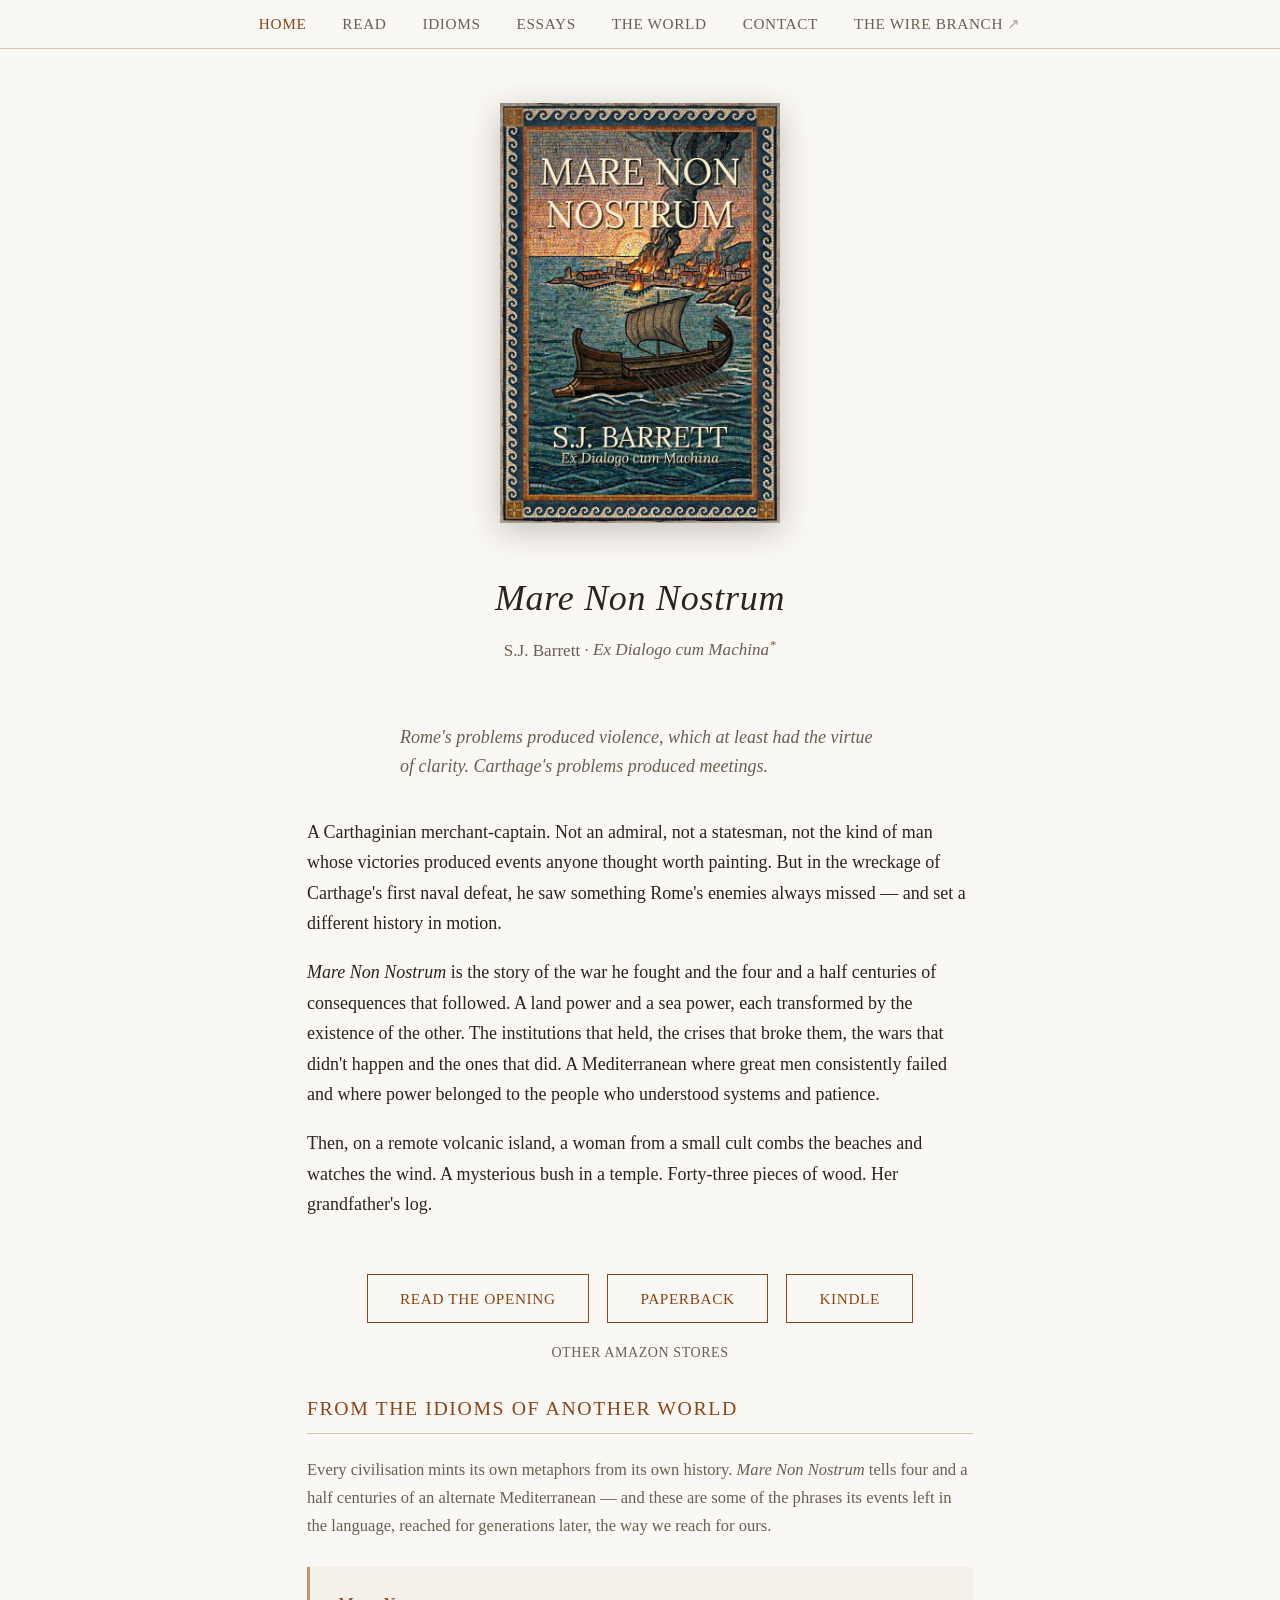
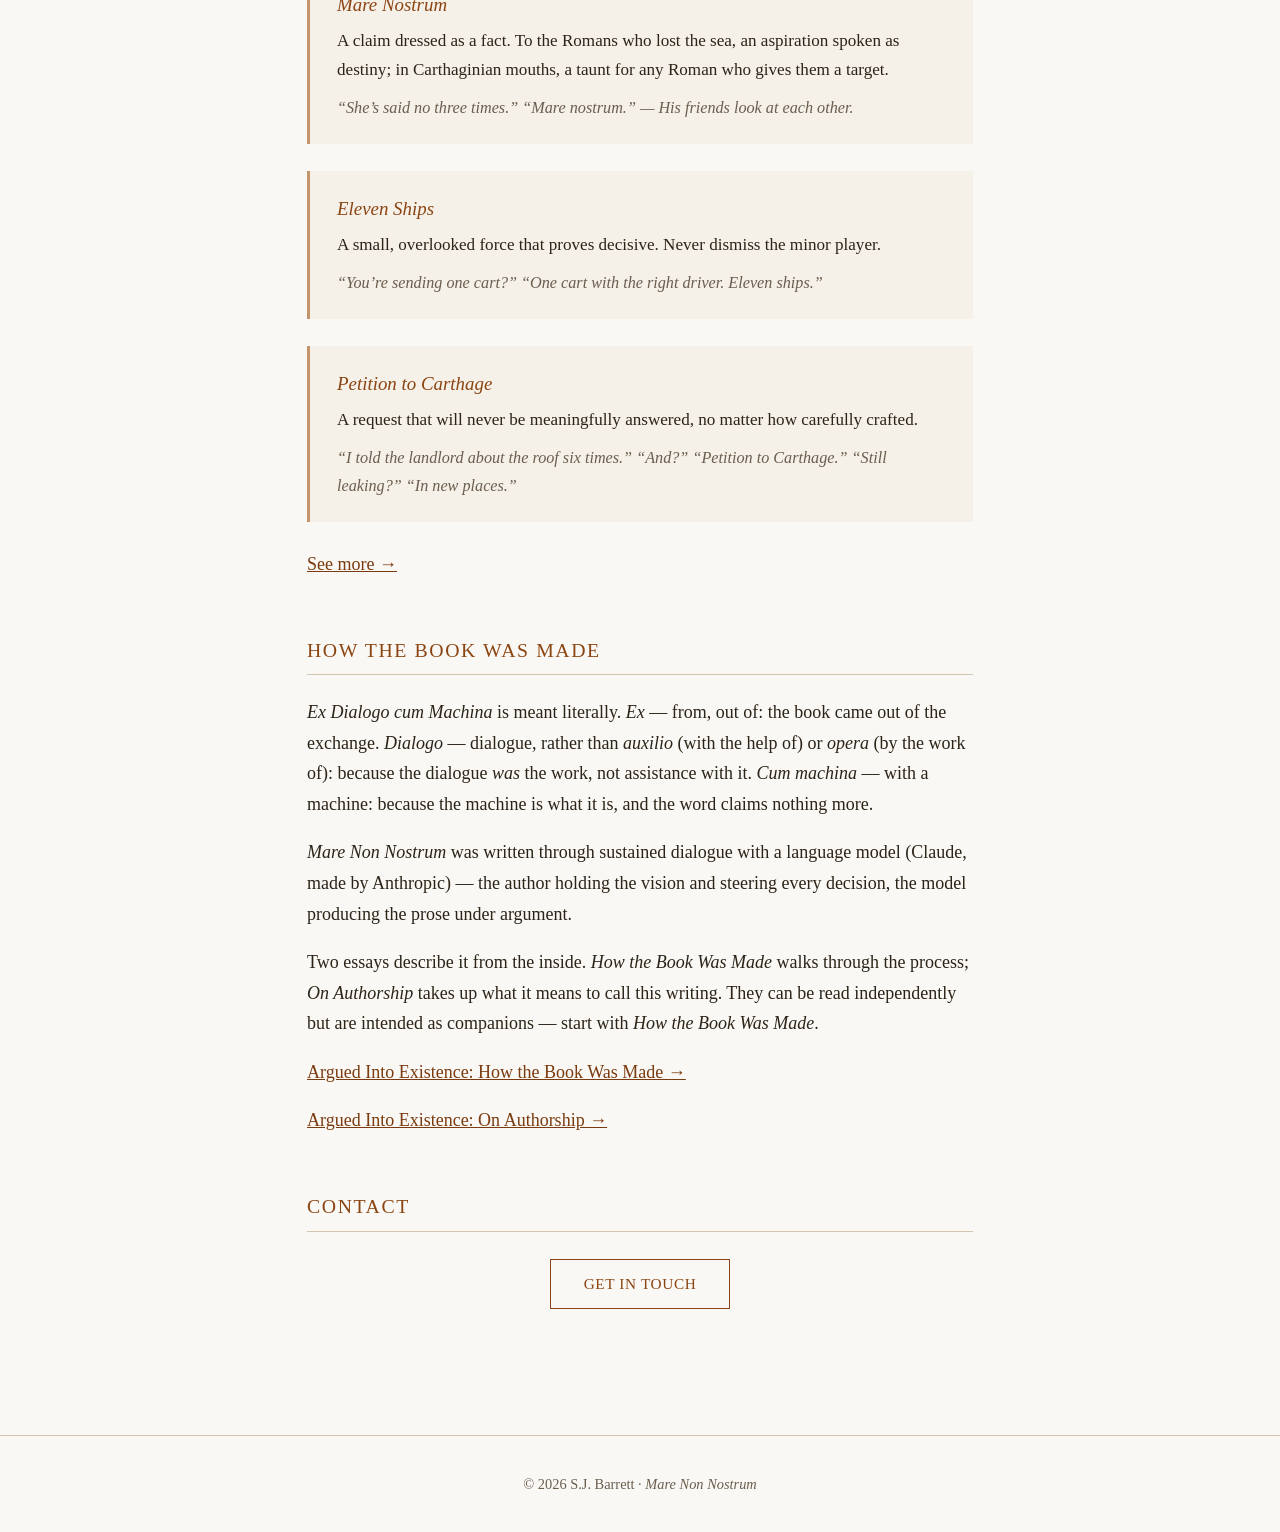
==== commit 399ec7db: "Add The Wire Branch cross-link to top nav (reciprocal to TWB site) Sibling-book link in the nav on e" ====
--- a/index.html
+++ b/index.html
@@ -32,6 +32,8 @@
   <a href="essay.html">Essays</a>
   <a href="lagan.html">The World</a>
   <a href="#contact">Contact</a>
+  <!-- Sibling books. If a third arrives, this becomes a small "Books" menu. -->
+  <a href="https://thewirebranch.com/" class="ext">The Wire Branch</a>
 </nav>
 
 <div class="hero">
--- a/style.css
+++ b/style.css
@@ -53,6 +53,8 @@
   color: var(--accent);
 }
 
+nav a.ext::after { content: " \2197"; opacity: 0.55; }
+
 /* ── Layout ── */
 
 .container {
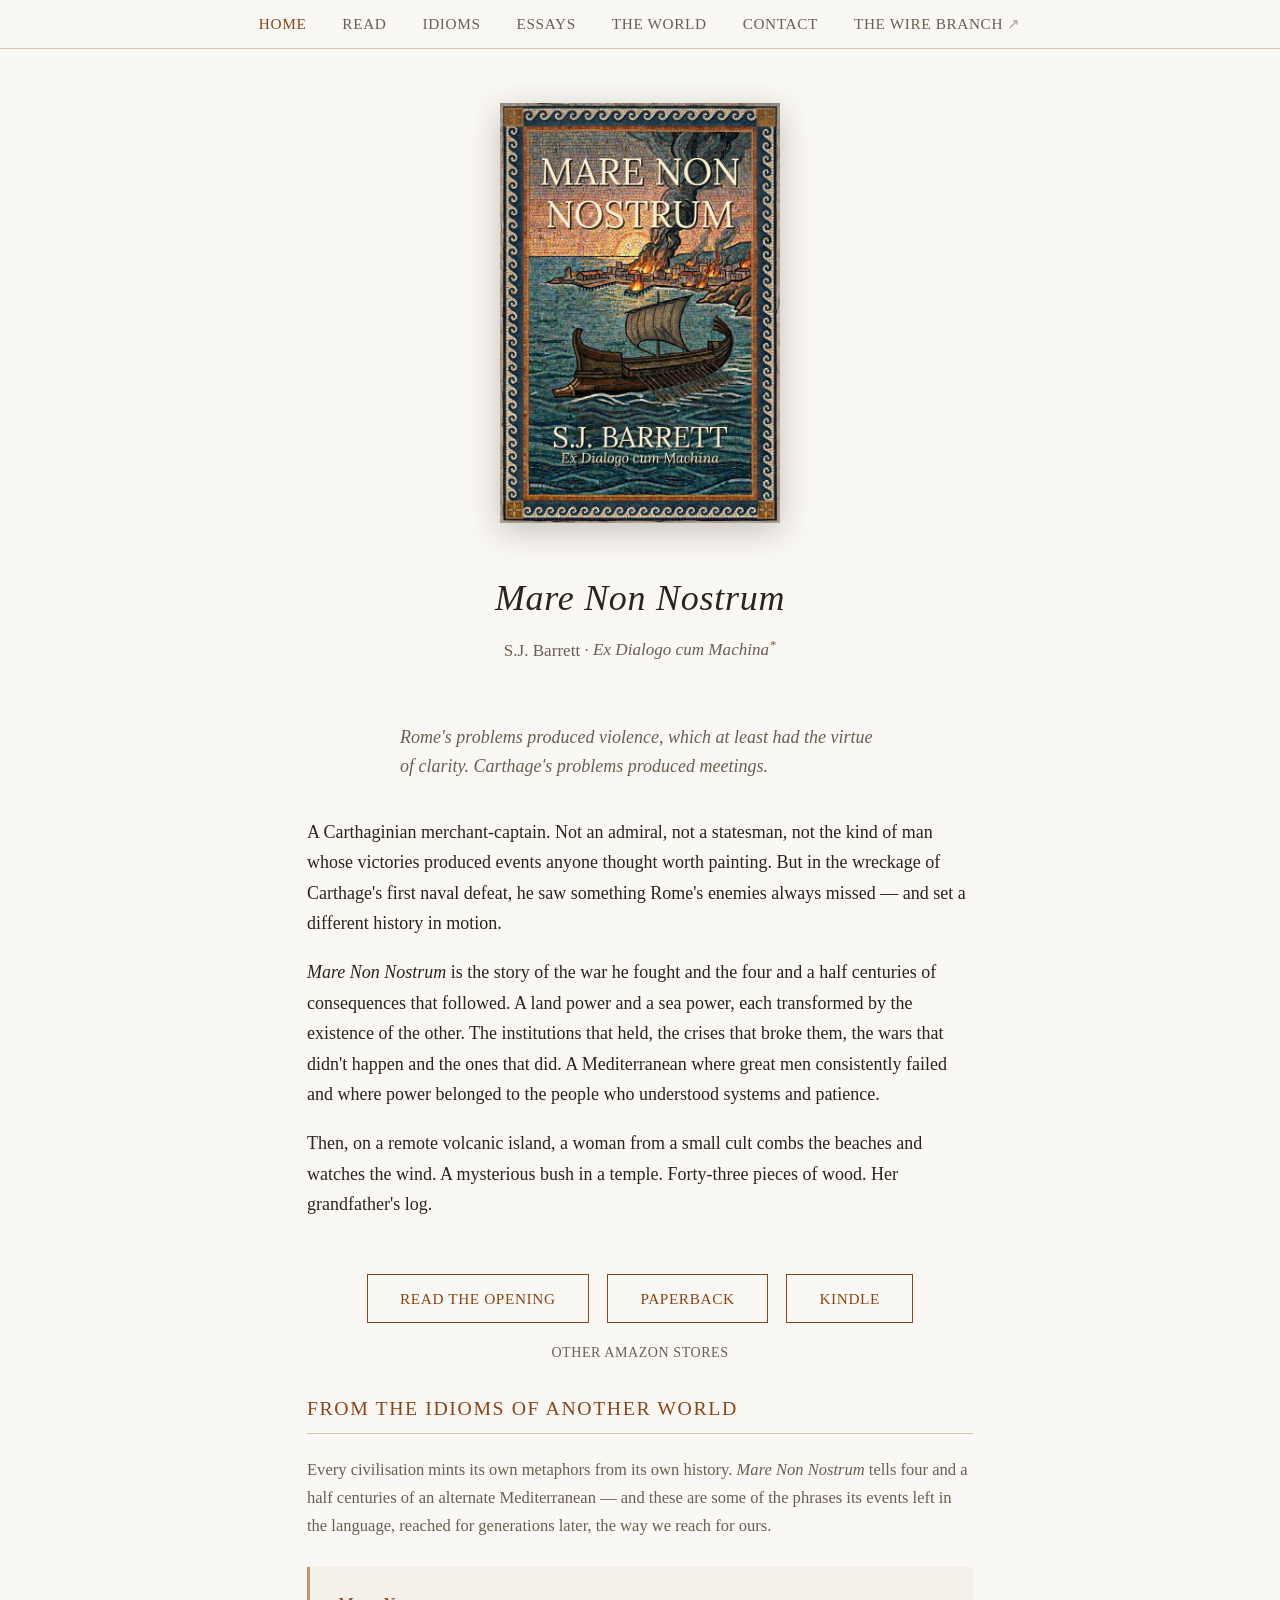
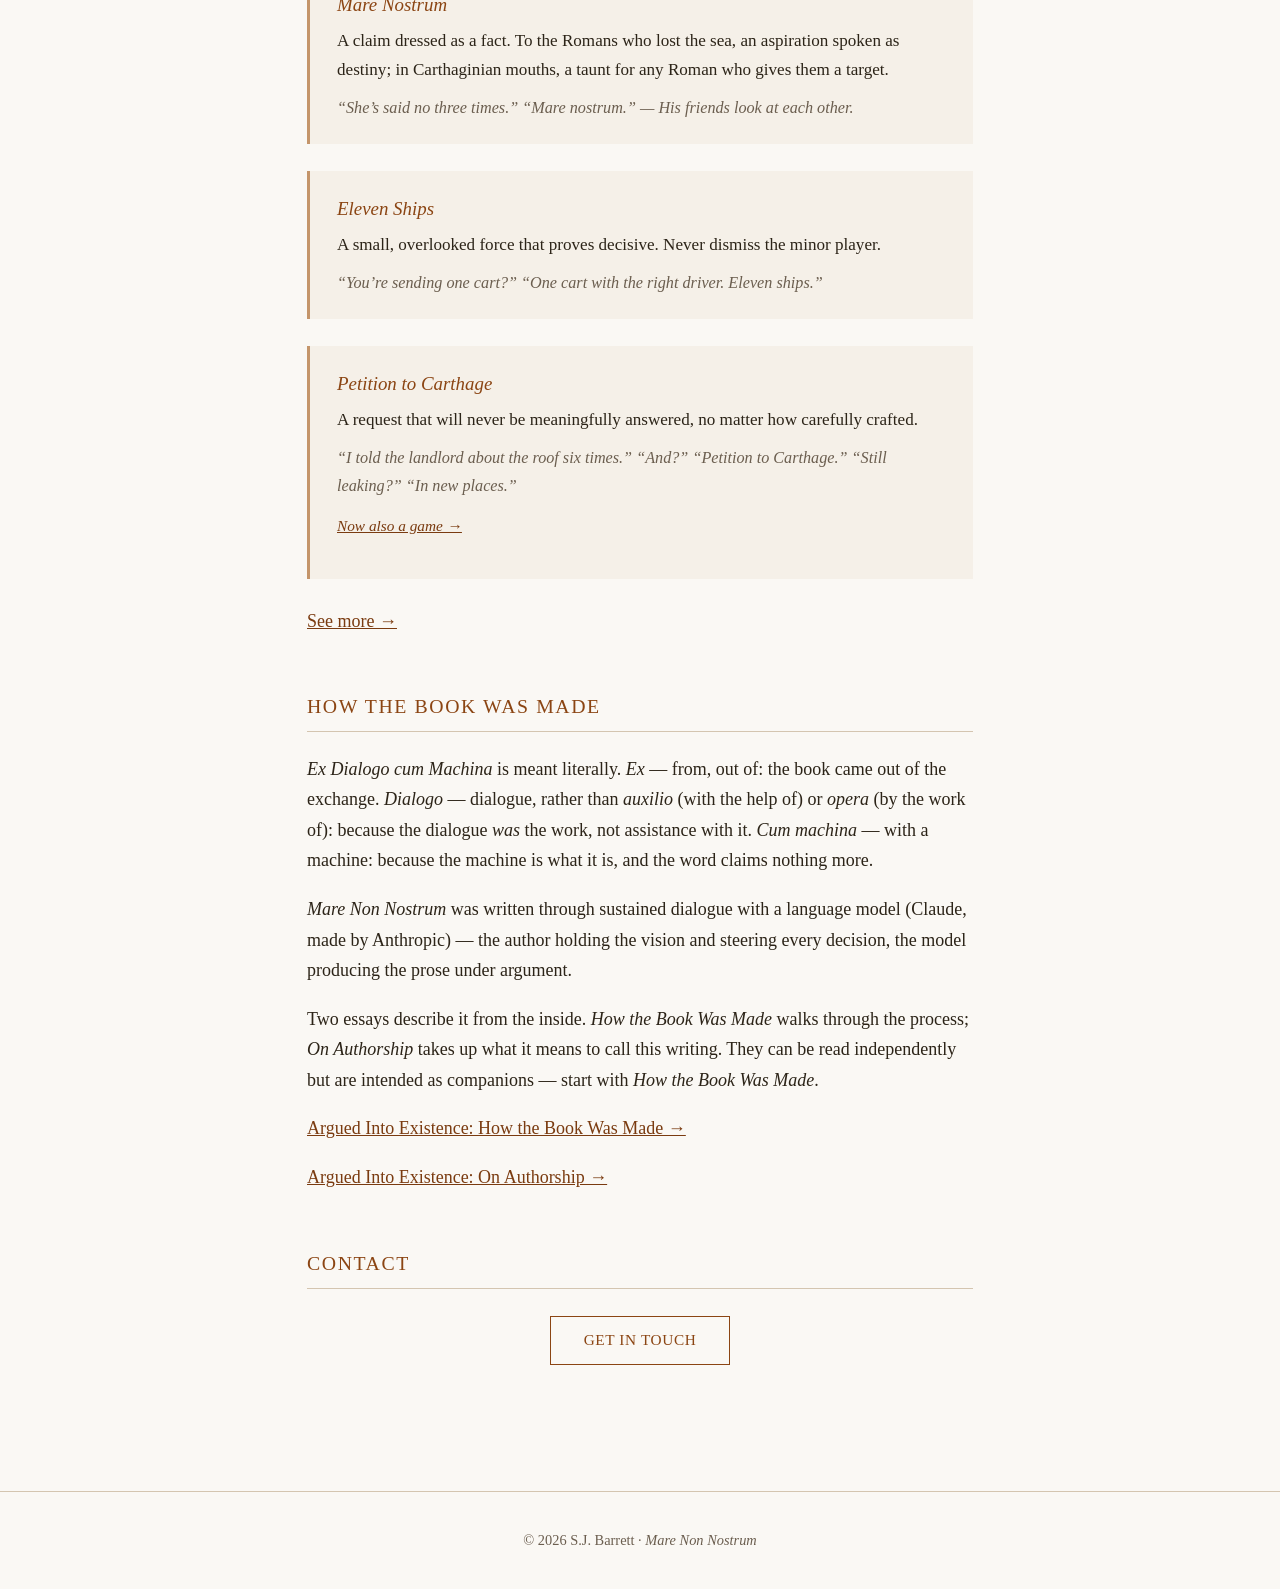
==== commit 5d68fba9: "Add Petition to Carthage game; The World becomes a section hub - New world.html hub with subnav (The" ====
--- a/index.html
+++ b/index.html
@@ -30,7 +30,7 @@
   <a href="read.html">Read</a>
   <a href="idioms.html">Idioms</a>
   <a href="essay.html">Essays</a>
-  <a href="lagan.html">The World</a>
+  <a href="world.html">The World</a>
   <a href="#contact">Contact</a>
   <!-- Sibling books. If a third arrives, this becomes a small "Books" menu. -->
   <a href="https://thewirebranch.com/" class="ext">The Wire Branch</a>
@@ -117,6 +117,7 @@
       <h3>Petition to Carthage</h3>
       <p class="meaning">A request that will never be meaningfully answered, no matter how carefully crafted.</p>
       <p class="usage">&ldquo;I told the landlord about the roof six times.&rdquo; &ldquo;And?&rdquo; &ldquo;Petition to Carthage.&rdquo; &ldquo;Still leaking?&rdquo; &ldquo;In new places.&rdquo;</p>
+      <p class="see-also"><a href="petition-to-carthage.html" style="color: var(--link);">Now also a game &rarr;</a></p>
     </div>
 
     <p style="margin-top: 1.5rem;"><a href="idioms.html" style="color: var(--link);">See more &rarr;</a></p>
--- a/style.css
+++ b/style.css
@@ -674,6 +674,41 @@
 }
 .reading .story-teaser em { font-style: normal; }
 
+/* ── Petition to Carthage: sample documents ── */
+
+.game-doc {
+  background: var(--card-bg);
+  border-left: 3px solid var(--accent-light);
+  padding: 1.1rem 1.5rem;
+  margin: 1.4rem 0;
+  font-style: italic;
+  font-size: 0.95rem;
+}
+
+.game-doc p { margin-bottom: 0.9rem; }
+.game-doc p:last-child { margin-bottom: 0; }
+
+.game-doc .doc-annotation {
+  border-top: 1px solid var(--border);
+  padding-top: 0.8rem;
+  color: var(--text-light);
+}
+
+.game-options {
+  padding-left: 1.5rem;
+  margin: 0.8rem 0 0;
+}
+
+.game-options li { margin-bottom: 0.7rem; }
+.game-options li:last-child { margin-bottom: 0; }
+
+.doc-caption {
+  font-size: 0.85rem;
+  color: var(--text-light);
+  font-style: italic;
+  margin: 0.8rem 0 1.6rem;
+}
+
 /* ── Responsive ── */
 
 @media (max-width: 600px) {
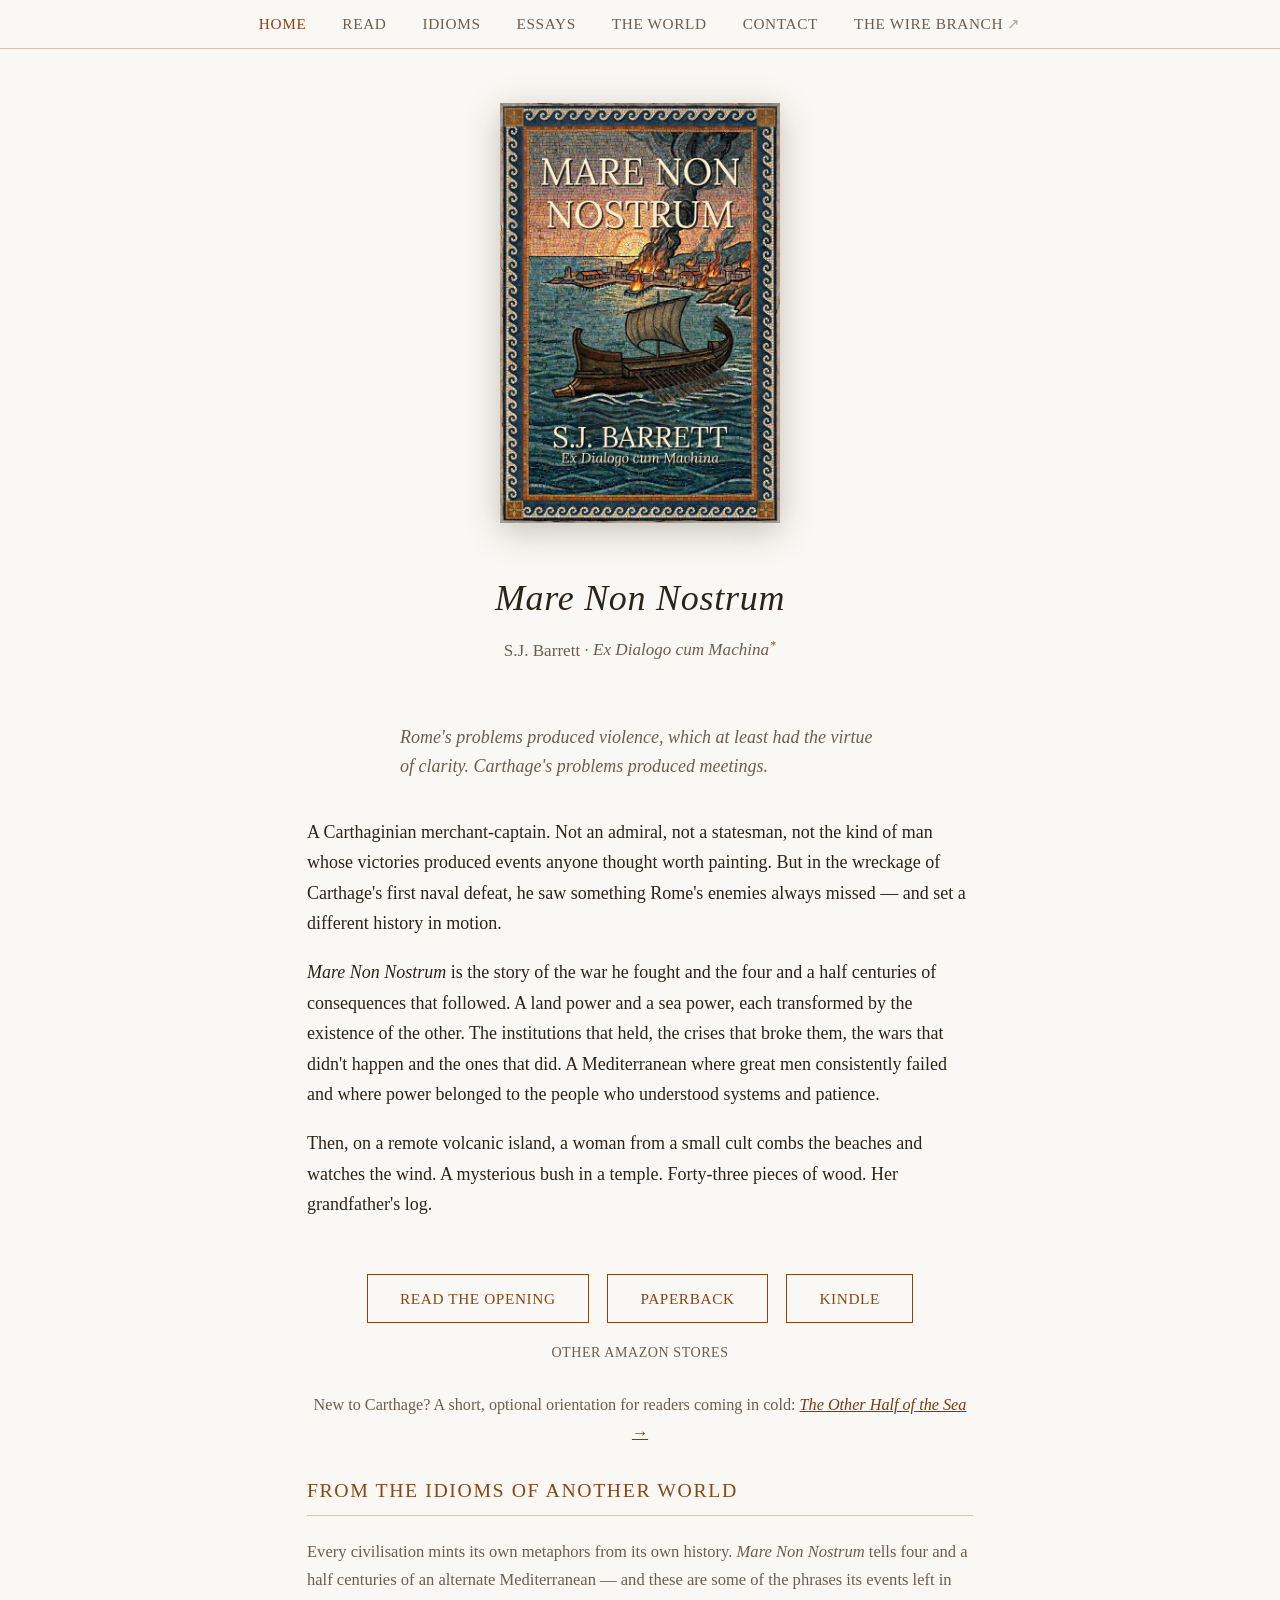
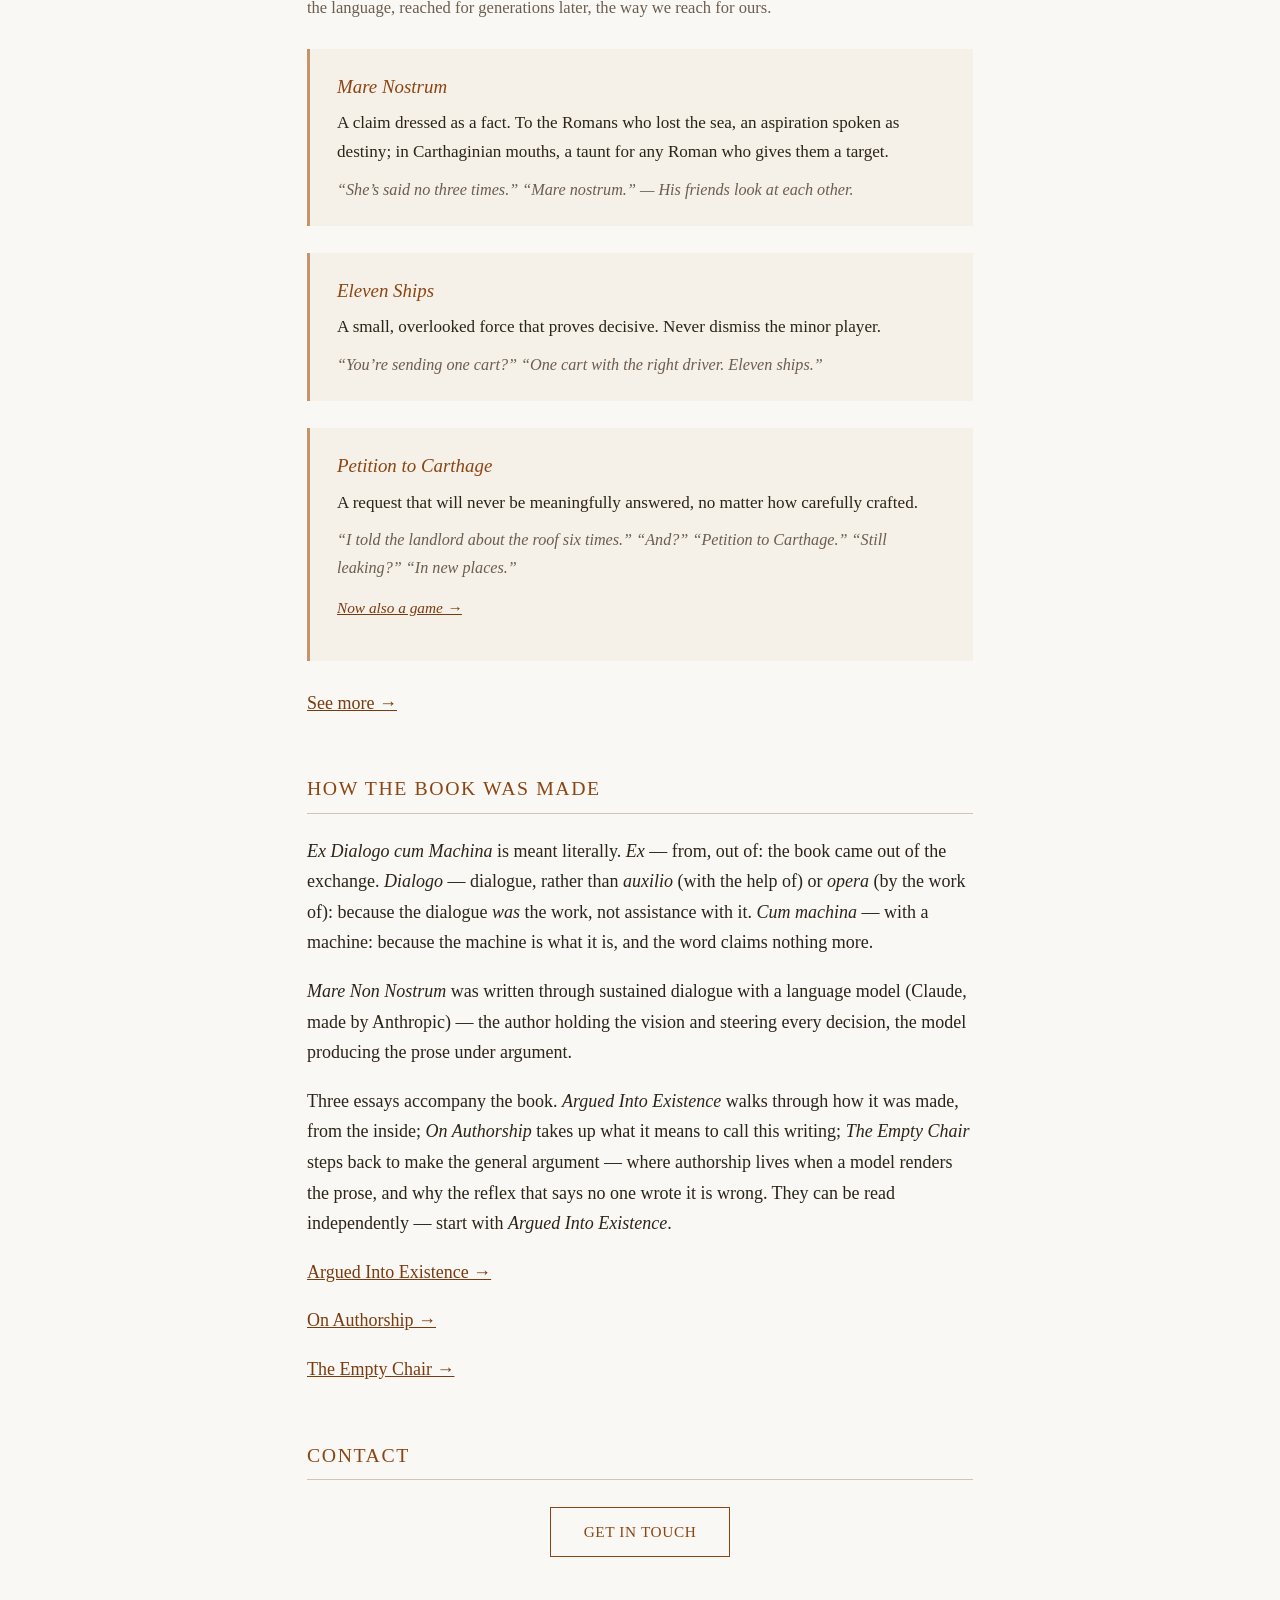
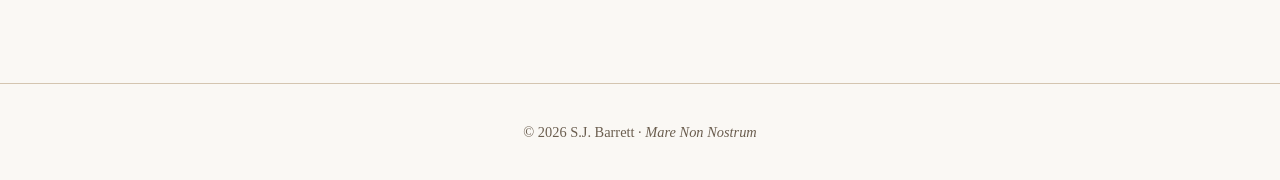
==== commit d3f9e5cf: "Add third essay (The Empty Chair) and reader orientation (The Other Half of the Sea) Essays: first e" ====
--- a/index.html
+++ b/index.html
@@ -97,6 +97,8 @@
     </div>
   </details>
 
+  <p style="text-align: center; font-size: 0.9rem; color: var(--text-light); margin-bottom: 1.5rem;">New to Carthage? A short, optional orientation for readers coming in cold: <a href="orientation.html" style="color: var(--link);"><em>The Other Half of the Sea</em> &rarr;</a></p>
+
   <section>
     <h2>From the Idioms of Another World</h2>
     <p style="font-size: 0.92rem; color: var(--text-light); margin-bottom: 1.5rem;">Every civilisation mints its own metaphors from its own history. <em>Mare Non Nostrum</em> tells four and a half centuries of an alternate Mediterranean &mdash; and these are some of the phrases its events left in the language, reached for generations later, the way we reach for ours.</p>
@@ -127,9 +129,10 @@
     <h2>How the Book Was Made</h2>
     <p><em>Ex Dialogo cum Machina</em> is meant literally. <em>Ex</em> &mdash; from, out of: the book came out of the exchange. <em>Dialogo</em> &mdash; dialogue, rather than <em>auxilio</em> (with the help of) or <em>opera</em> (by the work of): because the dialogue <em>was</em> the work, not assistance with it. <em>Cum machina</em> &mdash; with a machine: because the machine is what it is, and the word claims nothing more.</p>
     <p><em>Mare Non Nostrum</em> was written through sustained dialogue with a language model (Claude, made by Anthropic) &mdash; the author holding the vision and steering every decision, the model producing the prose under argument.</p>
-    <p>Two essays describe it from the inside. <em>How the Book Was Made</em> walks through the process; <em>On Authorship</em> takes up what it means to call this writing. They can be read independently but are intended as companions &mdash; start with <em>How the Book Was Made</em>.</p>
-    <p><a href="essay.html" style="color: var(--link);">Argued Into Existence: How the Book Was Made &rarr;</a></p>
-    <p><a href="essay-on-authorship.html" style="color: var(--link);">Argued Into Existence: On Authorship &rarr;</a></p>
+    <p>Three essays accompany the book. <em>Argued Into Existence</em> walks through how it was made, from the inside; <em>On Authorship</em> takes up what it means to call this writing; <em>The Empty Chair</em> steps back to make the general argument &mdash; where authorship lives when a model renders the prose, and why the reflex that says no one wrote it is wrong. They can be read independently &mdash; start with <em>Argued Into Existence</em>.</p>
+    <p><a href="essay.html" style="color: var(--link);">Argued Into Existence &rarr;</a></p>
+    <p><a href="essay-on-authorship.html" style="color: var(--link);">On Authorship &rarr;</a></p>
+    <p><a href="essay-the-empty-chair.html" style="color: var(--link);">The Empty Chair &rarr;</a></p>
   </section>
 
   <section id="contact">
--- a/style.css
+++ b/style.css
@@ -598,6 +598,18 @@
   color: var(--text-light);
 }
 
+.reading .orientation-note {
+  font-size: 0.9rem;
+  font-style: italic;
+  color: var(--text-light);
+  border-left: 3px solid var(--accent-light);
+  background: var(--card-bg);
+  padding: 0.6rem 1rem;
+  margin-bottom: 2.5rem;
+}
+.reading .orientation-note p { margin-bottom: 0; text-align: left; }
+.reading .orientation-note a { color: var(--link); }
+
 .reading sup.fn a { text-decoration: none; color: var(--accent); font-size: 0.75em; }
 
 .reading .footnotes {
